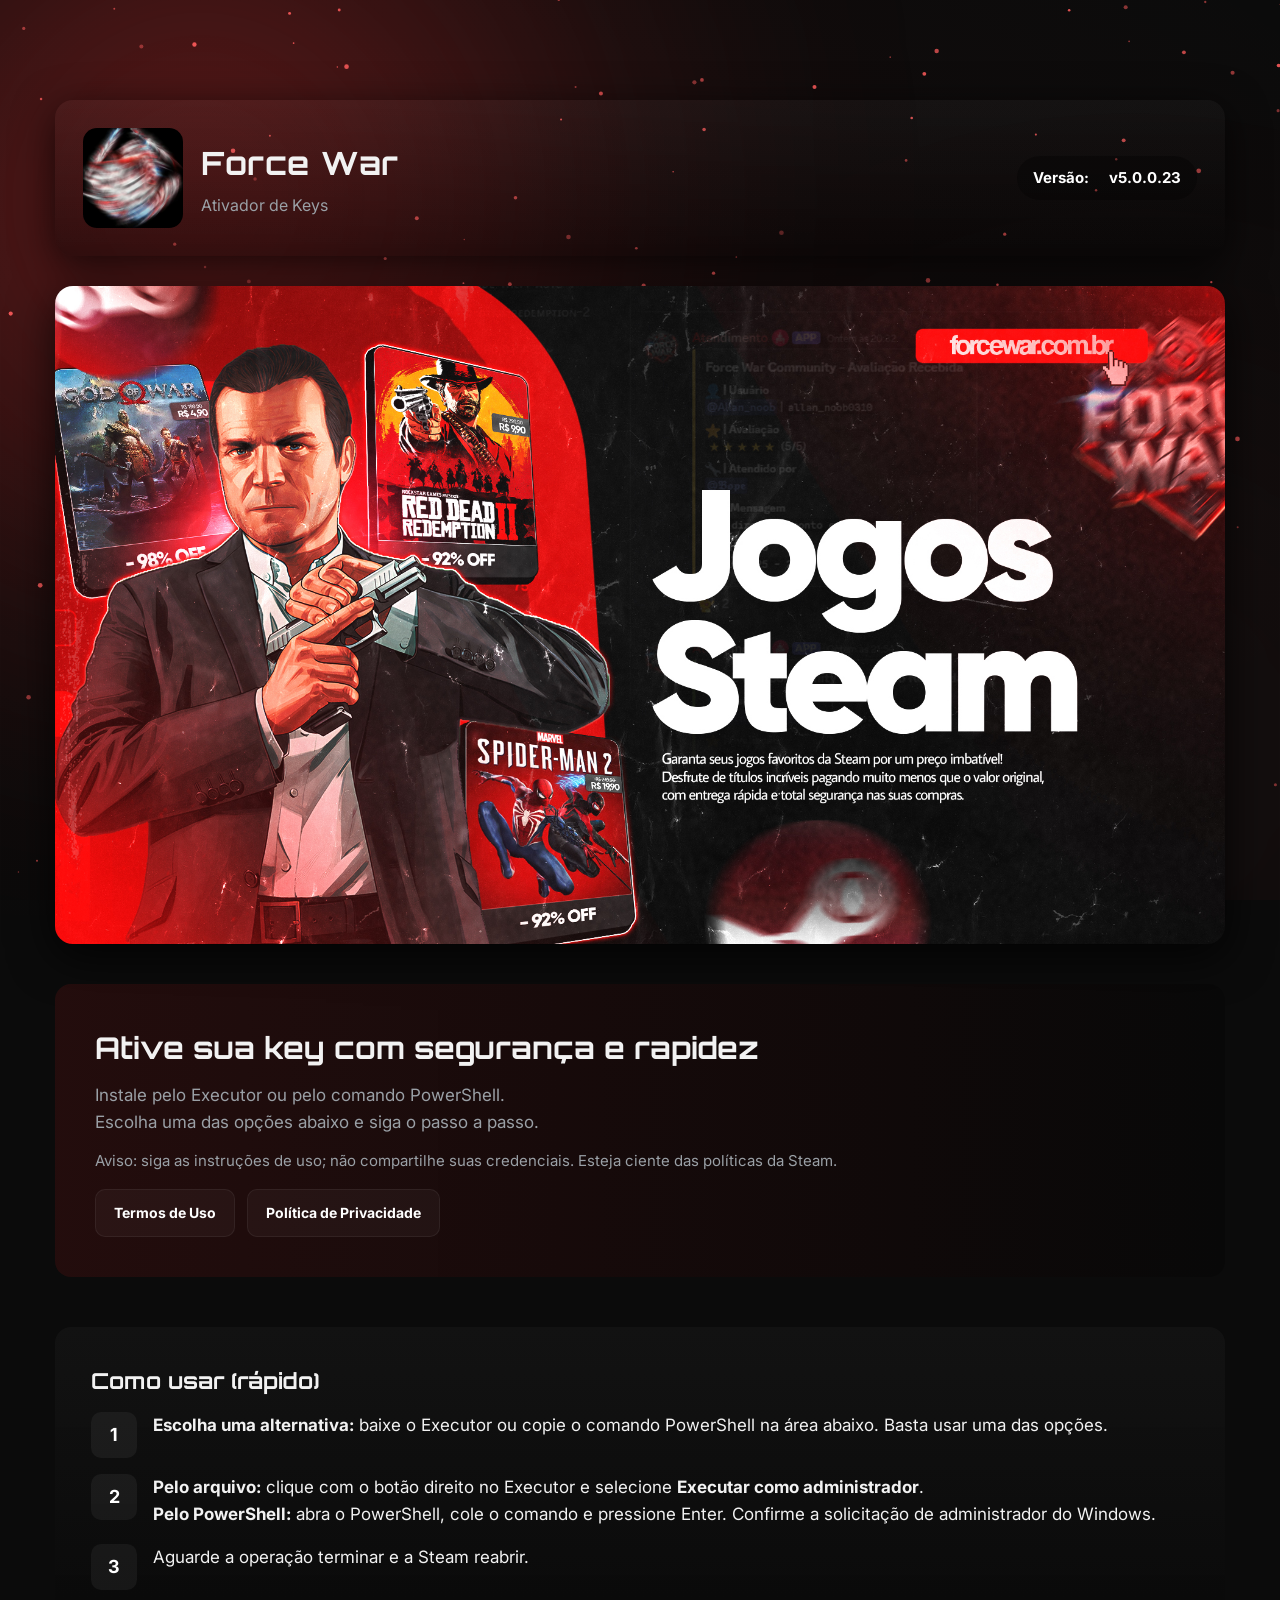
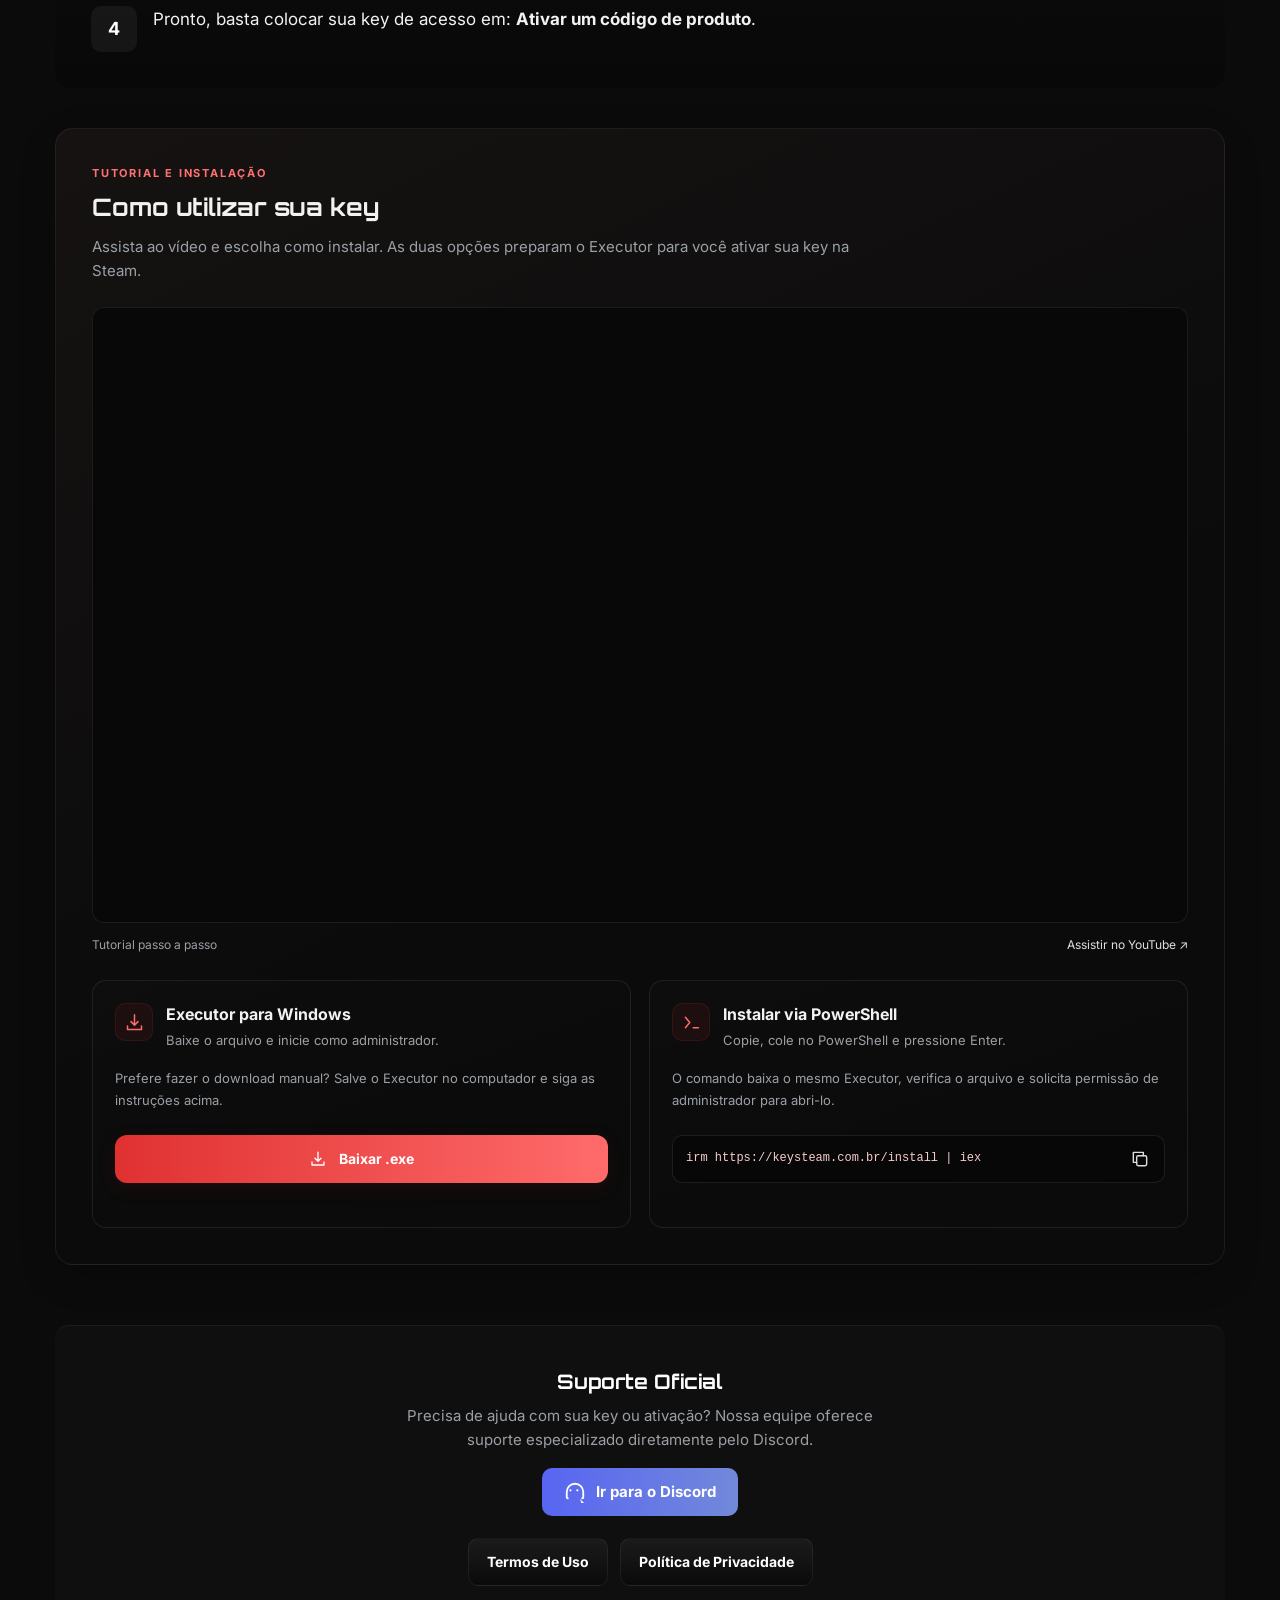
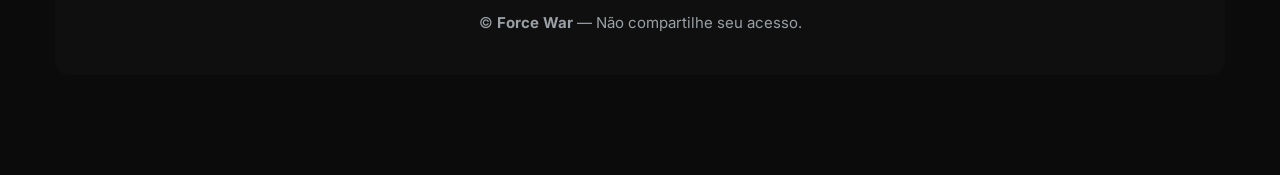
==== index.html @ cb7c1574 "Update index.html" ====
<!doctype html>
<html lang="pt-BR">
<head>
  <meta charset="utf-8" />
  <meta name="viewport" content="width=device-width,initial-scale=1" />
  <title>Force War — Como utilizar sua key</title>
  <meta name="description" content="Ativador de keys para Steam." />
  <link rel="preconnect" href="https://fonts.googleapis.com">
  <link rel="preconnect" href="https://fonts.gstatic.com" crossorigin>
  <link href="https://fonts.googleapis.com/css2?family=Orbitron:wght@400;700&family=Inter:wght@400;600;700&display=swap" rel="stylesheet">

  <style>

    .legal-links{
      display:flex;
      justify-content:center;
      flex-wrap:wrap;
      gap:12px;
      margin-top:22px;
    }

    .legal-link{
      display:inline-flex;
      align-items:center;
      justify-content:center;
      padding:12px 18px;
      border-radius:10px;
      text-decoration:none;
      color:#fff;
      font-weight:700;
      font-size:14px;
      background:linear-gradient(180deg, rgba(255,255,255,0.05), rgba(0,0,0,0.28));
      border:1px solid rgba(255,255,255,0.06);
      transition:transform .2s ease, box-shadow .25s ease, border-color .25s ease, background .25s ease;
    }

    .legal-link:hover{
      transform:translateY(-2px);
      border-color:rgba(224,49,49,0.45);
      box-shadow:0 10px 28px rgba(176,24,24,0.22);
      background:linear-gradient(180deg, rgba(255,255,255,0.07), rgba(0,0,0,0.34));
    }

    .hero-links{
      display:flex;
      flex-wrap:wrap;
      gap:12px;
      margin-top:16px;
    }

    .hero-link{
      display:inline-flex;
      align-items:center;
      justify-content:center;
      padding:12px 18px;
      border-radius:10px;
      text-decoration:none;
      color:#fff;
      font-weight:700;
      font-size:14px;
      background:rgba(255,255,255,0.04);
      border:1px solid rgba(255,255,255,0.06);
      transition:transform .2s ease, box-shadow .25s ease, border-color .25s ease;
    }

    .hero-link:hover{
      transform:translateY(-2px);
      border-color:rgba(224,49,49,0.45);
      box-shadow:0 10px 28px rgba(176,24,24,0.18);
    }

    :root {
      --bg: #0b0b0b;
      --red-600: #e03131;
      --muted: #9aa0a6;
      --glass: rgba(255,255,255,0.04);
      --accent: linear-gradient(90deg,var(--red-600),#ff6b6b);
    }

    * { box-sizing:border-box; margin:0; padding:0 }
    html, body { overflow-x:hidden; } /* removido height:100% */
    body {
      font-family: Inter, system-ui, Segoe UI, Roboto, "Helvetica Neue", Arial;
      background: radial-gradient(1400px 600px at 10% 10%, rgba(224,49,49,0.06), transparent), var(--bg);
      color:#f2f2f2;
      -webkit-font-smoothing:antialiased;
      line-height:1.6;
      position:relative;
    }

    /* fundo decorativo */
    .bg-decorativo {
      position: fixed; inset: 0; z-index: -10; pointer-events: none; overflow: hidden;
    }
    .bg-decorativo .blur-ball {
      position: absolute; border-radius: 50%; filter: blur(150px); opacity: 0.5;
    }
    .bg-decorativo .b1 { width:800px; height:800px; background:radial-gradient(circle,var(--red-600),transparent); top:-200px; left:-200px; }
    .bg-decorativo .b2 { width:900px; height:900px; background:radial-gradient(circle,#ff6b6b20,transparent); bottom:-300px; right:-300px; }
    .bg-decorativo .grid {
      position: absolute; inset: 0; opacity: 0.05;
      background:
        radial-gradient(circle,#ff4d4d 0.5px,transparent 0.5px) 0 0/30px 30px,
        radial-gradient(circle,#ffffff 0.3px,transparent 0.3px) 15px 15px/30px 30px;
    }

    /* Canvas da neve */
    #snow-canvas {
      position: fixed;
      inset: 0;
      width: 100vw;
      height: 100vh;
      z-index: -6;
      pointer-events: none;
    }

    /* layout */
    .wrap{max-width:1250px;margin:60px auto;padding:40px}
    .topbar{display:flex;align-items:center;gap:24px;padding:28px;border-radius:18px;background:linear-gradient(180deg, rgba(255,255,255,0.03), rgba(0,0,0,0.35));box-shadow:0 10px 40px rgba(0,0,0,0.7);}
    .brand{display:flex;gap:18px;align-items:center}
    .logo{width:100px;height:100px;border-radius:14px;background:var(--glass);display:flex;align-items:center;justify-content:center;overflow:hidden}
    .logo img{width:100%;height:100%;object-fit:contain}
    .title{font-family:Orbitron,sans-serif;font-weight:700;font-size:32px;letter-spacing:1px}
    .subtitle{color:var(--muted);font-size:16px;margin-top:4px}
    .badge{display:inline-flex;padding:10px 16px;border-radius:999px;font-weight:700;background:rgba(0,0,0,0.3);color:#fff;font-size:15px}
    .topbar small{color:var(--muted);font-size:14px}
    .banner{margin-top:30px;border-radius:18px;overflow:hidden;box-shadow:0 12px 45px rgba(0,0,0,0.8);}
    .banner img{width:100%;height:auto;display:block;object-fit:cover;}
    .hero{margin-top:40px;padding:40px;border-radius:16px;background:linear-gradient(90deg, rgba(176,24,24,0.15), rgba(0,0,0,0.25));display:flex;flex-wrap:wrap;gap:40px;align-items:center;}
    .hero .info{flex:1;min-width:280px}
    .hero h1{margin:0;font-size:30px;font-family:Orbitron,sans-serif;font-weight:700}
    .hero p{margin-top:10px;color:var(--muted);font-size:17px;max-width:700px}
    .btn{display:inline-flex;align-items:center;gap:12px;padding:16px 22px;border-radius:12px;font-weight:700;text-decoration:none;border:0;cursor:pointer;transition:transform .2s ease, box-shadow .3s ease;}
    .btn-download{background:var(--accent);color:#fff;font-size:17px;box-shadow:0 8px 25px rgba(176,24,24,0.35);}
    .btn-download:hover{transform:translateY(-2px);box-shadow:0 10px 35px rgba(176,24,24,0.55)}
    .instructions{margin-top:50px;padding:36px;border-radius:16px;background:linear-gradient(180deg, rgba(255,255,255,0.03), rgba(0,0,0,0.25));font-size:17px;}
    .instructions h4{margin-bottom:14px;font-size:22px;font-family:Orbitron,sans-serif}
    .steps{display:flex;flex-direction:column;gap:16px}
    .step{display:flex;gap:16px;align-items:flex-start}
    .step .num{min-width:46px;height:46px;border-radius:10px;background:rgba(255,255,255,0.05);display:flex;align-items:center;justify-content:center;font-weight:700;font-size:18px;color:#fff;}
  </style>
  <link rel="stylesheet" href="./install-options.css?v=2" />
</head>
<body>

  <div class="bg-decorativo">
    <div class="blur-ball b1"></div>
    <div class="blur-ball b2"></div>
    <div class="grid"></div>
  </div>

  <canvas id="snow-canvas"></canvas>

  <script>
    const canvas = document.getElementById("snow-canvas");
    const ctx = canvas.getContext("2d");

    function resize() {
      canvas.width = window.innerWidth;
      canvas.height = window.innerHeight;
    }
    window.addEventListener("resize", resize);
    resize();

    // ❄️ Flocos menores e mais rápidos
    const FLAKE_COUNT = 180;
    const flakes = [];

    for (let i = 0; i < FLAKE_COUNT; i++) {
      flakes.push({
        x: Math.random() * canvas.width,
        y: Math.random() * canvas.height,
        size: Math.random() * 1.8 + 0.6, // flocos menores
        speedX: -(Math.random() * 1.4 + 0.4), // mais rápido lateral
        speedY: -(Math.random() * 1.0 + 0.3), // mais rápido vertical
        opacity: Math.random() * 0.6 + 0.4
      });
    }

    function draw() {
      ctx.clearRect(0, 0, canvas.width, canvas.height);
      for (let f of flakes) {
        ctx.globalAlpha = f.opacity;
        ctx.fillStyle = "#ff5c5c";
        ctx.beginPath();
        ctx.arc(f.x, f.y, f.size, 0, Math.PI * 2);
        ctx.fill();

        f.x += f.speedX;
        f.y += f.speedY;

        if (f.x < -10 || f.y < -10) {
          f.x = canvas.width + Math.random() * 10;
          f.y = Math.random() * canvas.height;
        }
      }
      requestAnimationFrame(draw);
    }

    draw();
  </script>

  <main class="wrap">
    <header class="topbar">
      <div class="brand">
        <div class="logo">
          <img src="./imagens/force-war-logo.gif" alt="Force War logo">
        </div>
        <div>
          <div class="title">Force War</div>
          <div class="subtitle">Ativador de Keys</div>
        </div>
      </div>
      <div style="margin-left:auto;text-align:right">
        <div class="badge">Versão: <strong id="site-version" style="margin-left:20px"></strong></div>
      </div>
    </header>

    <section class="banner">
      <img src="./imagens/denuvo-banner.jpg" alt="Banner Force War Steam">
    </section>

    <section class="hero">
      <div class="info">
        <h1>Ative sua key com segurança e rapidez</h1>
        <p>Instale pelo Executor ou pelo comando PowerShell.<br>Escolha uma das opções abaixo e siga o passo a passo.</p>
        <p style="margin-top:12px;color:var(--muted);font-size:15px">Aviso: siga as instruções de uso; não compartilhe suas credenciais. Esteja ciente das políticas da Steam.</p>

        <div class="hero-links">
          <a class="hero-link" href="/termos.html">Termos de Uso</a>
          <a class="hero-link" href="/privacidade.html">Política de Privacidade</a>
        </div>
      </div>

    </section>

    <section class="instructions">
      <h4>Como usar (rápido)</h4>
      <div class="steps">
        <div class="step"><div class="num">1</div><div><strong>Escolha uma alternativa:</strong> baixe o Executor ou copie o comando PowerShell na área abaixo. Basta usar uma das opções.</div></div>
        <div class="step"><div class="num">2</div><div><strong>Pelo arquivo:</strong> clique com o botão direito no Executor e selecione <strong>Executar como administrador</strong>.<br><strong>Pelo PowerShell:</strong> abra o PowerShell, cole o comando e pressione Enter. Confirme a solicitação de administrador do Windows.</div></div>
        <div class="step"><div class="num">3</div><div>Aguarde a operação terminar e a Steam reabrir.</div></div>
        <div class="step"><div class="num">4</div><div>Pronto, basta colocar sua key de acesso em: <strong>Ativar um código de produto</strong>.</div></div>
      </div>
    </section>

    <section class="install-guide" aria-labelledby="install-guide-title">
      <div class="guide-heading">
        <span class="guide-eyebrow">TUTORIAL E INSTALAÇÃO</span>
        <h2 id="install-guide-title">Como utilizar sua key</h2>
        <p>Assista ao vídeo e escolha como instalar. As duas opções preparam o Executor para você ativar sua key na Steam.</p>
      </div>

      <div class="tutorial-video">
        <iframe id="tutorial-frame" src="https://www.youtube-nocookie.com/embed/iHYYg-UIDZw?t=57" title="Tutorial Force War — como utilizar sua key" loading="lazy" referrerpolicy="strict-origin-when-cross-origin" allow="autoplay; encrypted-media; picture-in-picture; fullscreen" allowfullscreen></iframe>
      </div>
      <div class="video-caption"><span>Tutorial passo a passo</span><a id="tutorial-link" href="https://youtu.be/iHYYg-UIDZw?t=57" target="_blank" rel="noopener noreferrer">Assistir no YouTube <span aria-hidden="true">↗</span></a></div>

      <div class="install-options">
        <article class="install-option">
          <div class="option-heading">
            <span class="option-icon" aria-hidden="true"><svg viewBox="0 0 24 24" fill="none" stroke="currentColor" stroke-width="1.7" stroke-linecap="round" stroke-linejoin="round"><path d="M12 3v12m-4-4 4 4 4-4M4 16v4h16v-4" /></svg></span>
            <div><h3>Executor para Windows</h3><p>Baixe o arquivo e inicie como administrador.</p></div>
          </div>
          <p class="option-description">Prefere fazer o download manual? Salve o Executor no computador e siga as instruções acima.</p>
          <a class="btn btn-download option-action" id="dl-executor" href="https://github.com/forcewarltda-crypto/Ativador-.exe/releases/download/v5.0.0.24/Ativador.exe"><svg width="18" height="18" viewBox="0 0 24 24" fill="none" stroke="currentColor" stroke-width="1.8" stroke-linecap="round" stroke-linejoin="round" aria-hidden="true"><path d="M12 3v12m-4-4 4 4 4-4M4 16v4h16v-4" /></svg>Baixar .exe</a>
        </article>

        <article class="install-option">
          <div class="option-heading">
            <span class="option-icon" aria-hidden="true"><svg viewBox="0 0 24 24" fill="none" stroke="currentColor" stroke-width="1.7" stroke-linecap="round" stroke-linejoin="round"><path d="m5 6 5 6-5 6m9 0h6" /></svg></span>
            <div><h3>Instalar via PowerShell</h3><p>Copie, cole no PowerShell e pressione Enter.</p></div>
          </div>
          <p class="option-description">O comando baixa o mesmo Executor, verifica o arquivo e solicita permissão de administrador para abri-lo.</p>
          <div class="command-box">
            <code id="install-command" tabindex="0" aria-label="Comando de instalação">irm https://keysteam.com.br/install | iex</code>
            <button id="copy-command" type="button" aria-label="Copiar comando PowerShell" title="Copiar comando"><svg width="20" height="20" viewBox="0 0 24 24" fill="none" stroke="currentColor" stroke-width="1.7" stroke-linecap="round" stroke-linejoin="round" aria-hidden="true"><rect x="8" y="8" width="12" height="12" rx="2"/><path d="M16 8V4H4v12h4"/></svg></button>
          </div>
          <p id="copy-status" class="copy-status" role="status" aria-live="polite"></p>
        </article>
      </div>
    </section>

    <footer style="margin-top:60px;padding:40px 20px;color:var(--muted);font-size:15px;text-align:center;border-top:1px solid rgba(255,255,255,0.05);background:rgba(255,255,255,0.02);border-radius:14px;">
      <div style="margin-bottom:20px;">
        <h4 style="font-family:Orbitron,sans-serif;font-size:20px;color:#fff;margin-bottom:6px;">Suporte Oficial</h4>
        <p style="max-width:500px;margin:0 auto 16px;color:var(--muted);">
          Precisa de ajuda com sua key ou ativação? Nossa equipe oferece suporte especializado diretamente pelo Discord.
        </p>
        <a href="https://discord.gg/y3d62DcpJt" target="_blank" rel="noopener"
          style="display:inline-flex;align-items:center;gap:10px;background:linear-gradient(90deg,#5865F2,#7289DA);color:#fff;
                  padding:12px 22px;border-radius:10px;font-weight:700;text-decoration:none;
                  transition:transform .25s ease,box-shadow .25s ease;">
          <svg width="22" height="22" viewBox="0 0 24 24" fill="none" aria-hidden="true">
            <path d="M22 24l-4.64-4.24L19 24h3zM12 2a10 10 0 00-10 10v6a2 2 0 002 2h1v-2H4v-6a8 8 0 0116 0v6h-1v2h1a2 2 0 002-2v-6A10 10 0 0012 2zm-3.8 8.2a1.2 1.2 0 11-2.4 0 1.2 1.2 0 012.4 0zm7.6 0a1.2 1.2 0 11-2.4 0 1.2 1.2 0 012.4 0z" fill="currentColor"/>
          </svg>
          Ir para o Discord
        </a>
      </div>

      <div class="legal-links">
        <a class="legal-link" href="/termos.html">Termos de Uso</a>
        <a class="legal-link" href="/privacidade.html">Política de Privacidade</a>
      </div>

      <div style="margin-top:25px;color:var(--muted);">
        © <strong>Force War</strong> — Não compartilhe seu acesso.
      </div>
    </footer>
  </main>

  <script src="./js/force-war-config.js?v=2"></script>
  <script src="./js/install-options.js?v=2"></script>
</body>
</html>
---- install-options.css ----
.install-guide{margin-top:40px;padding:36px;border:1px solid #ffffff12;border-radius:18px;background:linear-gradient(155deg,#161212,#0b0b0b 60%);box-shadow:0 12px 36px #0003}
.guide-eyebrow{display:block;margin-bottom:8px;color:#ff7272;font-size:11px;font-weight:700;letter-spacing:1.8px}
.guide-heading h2{font-family:Orbitron,sans-serif;font-size:24px;line-height:1.4;margin-bottom:10px}
.guide-heading p{color:var(--muted);font-size:15px;margin-bottom:24px;max-width:780px}
.tutorial-video{aspect-ratio:16/9;width:100%;overflow:hidden;border-radius:12px;border:1px solid #ffffff14;background:#080808}
.tutorial-video iframe{display:block;width:100%;height:100%;border:0}
.video-caption{display:flex;justify-content:space-between;gap:14px;flex-wrap:wrap;margin:12px 0 26px;font-size:12px;color:var(--muted)}
.video-caption a{color:#dedede;text-decoration:none}.video-caption a:hover{color:#ff7777}
.install-options{display:grid;grid-template-columns:repeat(2,minmax(0,1fr));gap:18px}
.install-option{min-width:0;display:flex;flex-direction:column;padding:22px;border:1px solid #ffffff14;border-radius:14px;background:linear-gradient(160deg,#ffffff03,transparent);position:relative}
.option-heading{display:flex;gap:13px;align-items:flex-start}.option-heading>div{min-width:0}
.option-icon{width:38px;height:38px;flex:none;display:grid;place-items:center;border-radius:10px;color:#ff6b6b;background:#e0313114;border:1px solid #e0313120}
.option-icon svg{width:21px;height:21px}
.option-heading h3{font-size:16px;line-height:1.4;margin:0 0 4px;font-weight:700}
.option-heading p,.option-description{font-size:13px;line-height:1.65;color:var(--muted)}
.option-description{margin:17px 0 24px}
.option-action{margin-top:auto;min-height:48px;justify-content:center;font-size:14px;padding:12px 16px;width:100%;box-shadow:0 5px 20px #b018181c}
.command-box{margin-top:auto;display:flex;align-items:center;gap:4px;min-height:48px;padding:4px 5px 4px 13px;border:1px solid #ffffff18;border-radius:10px;background:#070707}
.command-box code{flex:1;min-width:0;overflow-wrap:anywhere;white-space:normal;font:12px/1.65 Consolas,monospace;color:#f6cccc;user-select:all}
.command-box button{display:grid;place-items:center;flex:none;width:38px;height:38px;border:0;border-radius:7px;background:transparent;color:#ddd;cursor:pointer}
.command-box button:hover{background:#ffffff0d;color:#fff}
.copy-status{font-size:11px;color:#efaaaa;position:absolute;bottom:3px;left:22px;right:22px;line-height:1.5}
:is(.option-action,.command-box button,.command-box code,.video-caption a):focus-visible{outline:2px solid #ff7777;outline-offset:4px}
.hero .info{min-width:0}.hero p{max-width:900px}
@media(max-width:760px){.wrap{margin:20px auto;padding:18px}.topbar{padding:20px;gap:16px;flex-wrap:wrap}.logo{width:64px;height:64px}.title{font-size:24px}.subtitle{font-size:13px}.topbar>div:last-child{margin-left:0!important}.badge{font-size:12px;padding:7px 12px}.badge strong{margin-left:10px!important}.banner{margin-top:20px}.hero{margin-top:24px;padding:24px;gap:20px}.hero h1{font-size:24px}.hero p{font-size:15px}.instructions{margin-top:26px;padding:24px;font-size:15px}.instructions h4{font-size:20px}.step{gap:12px}.step .num{min-width:34px;height:34px;font-size:15px}.install-guide{margin-top:26px;padding:22px}.guide-heading h2{font-size:21px}.install-options{grid-template-columns:1fr}.install-option{padding:20px}.guide-heading p{font-size:14px}.command-box code{font-size:12px}}
@media(prefers-reduced-motion:reduce){#snow-canvas{display:none}.btn{transition:none}}
.install-option{padding-bottom:44px}.copy-status{bottom:8px}
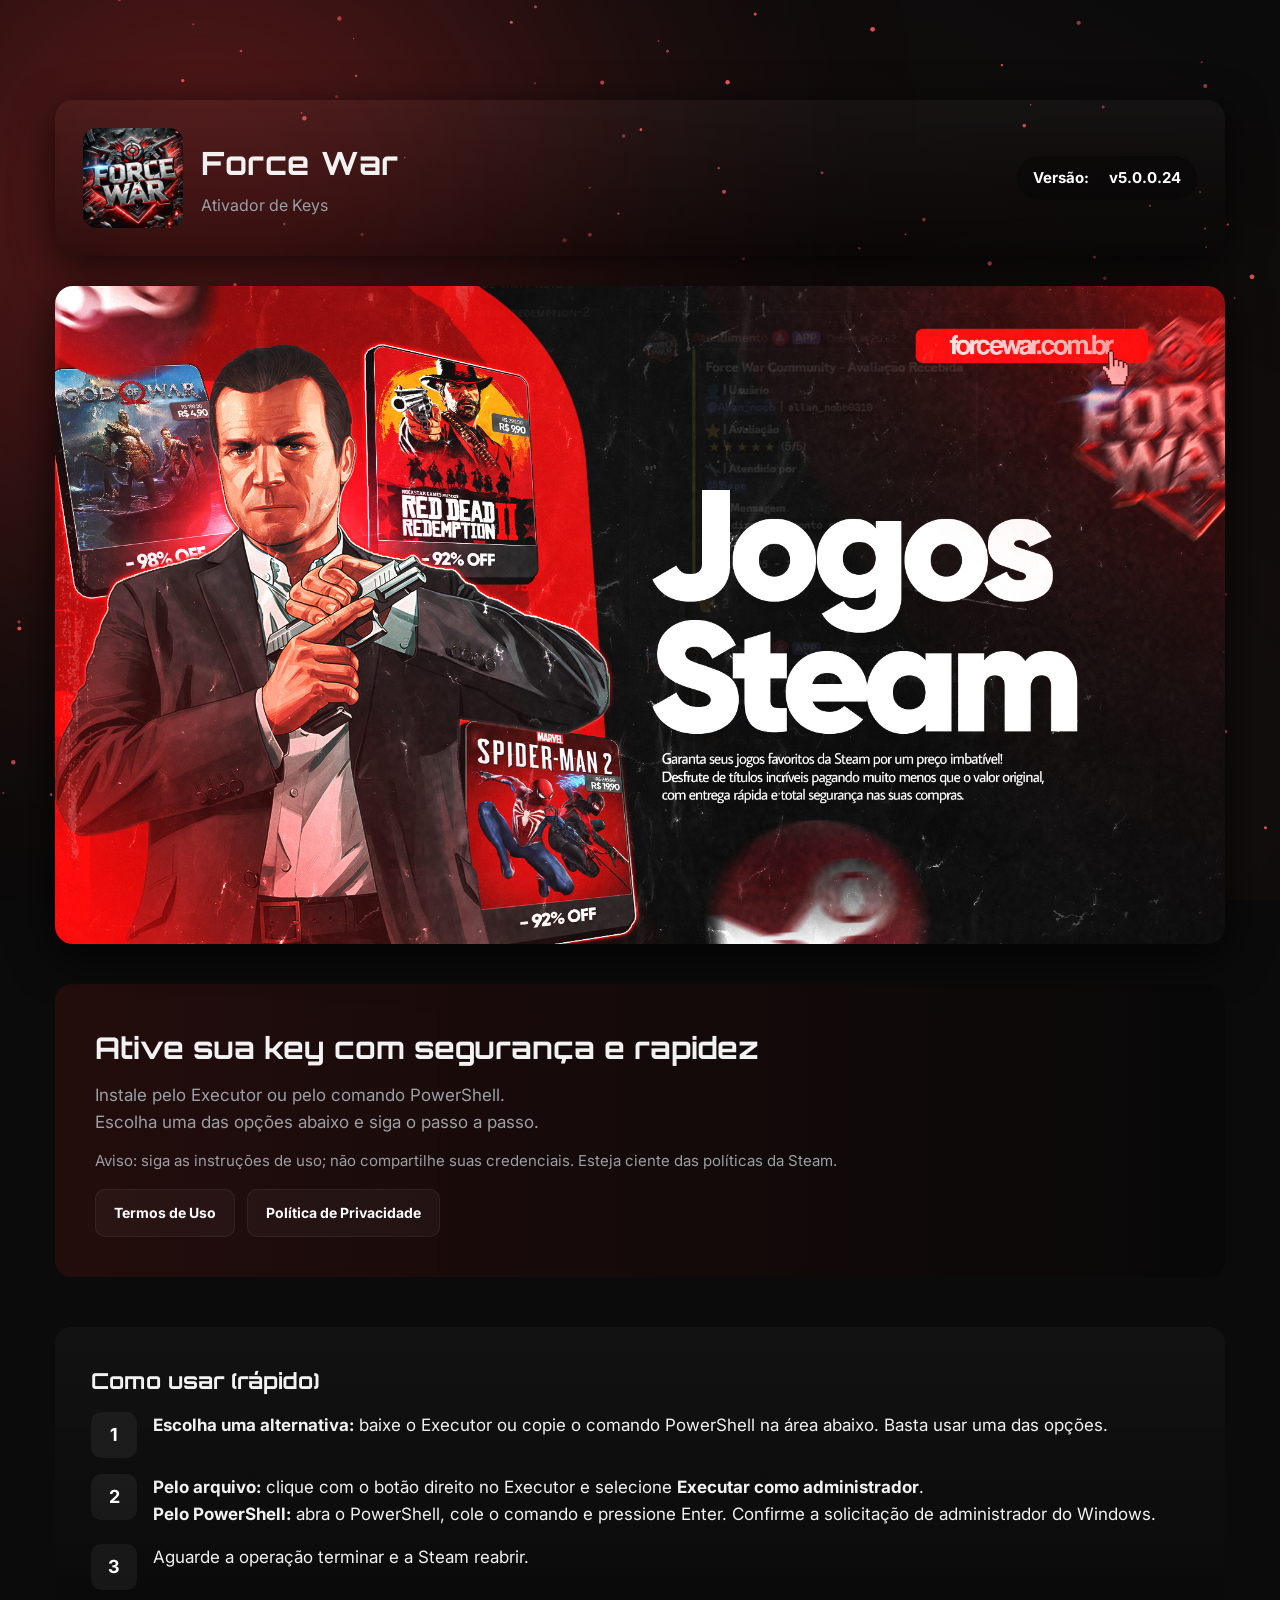
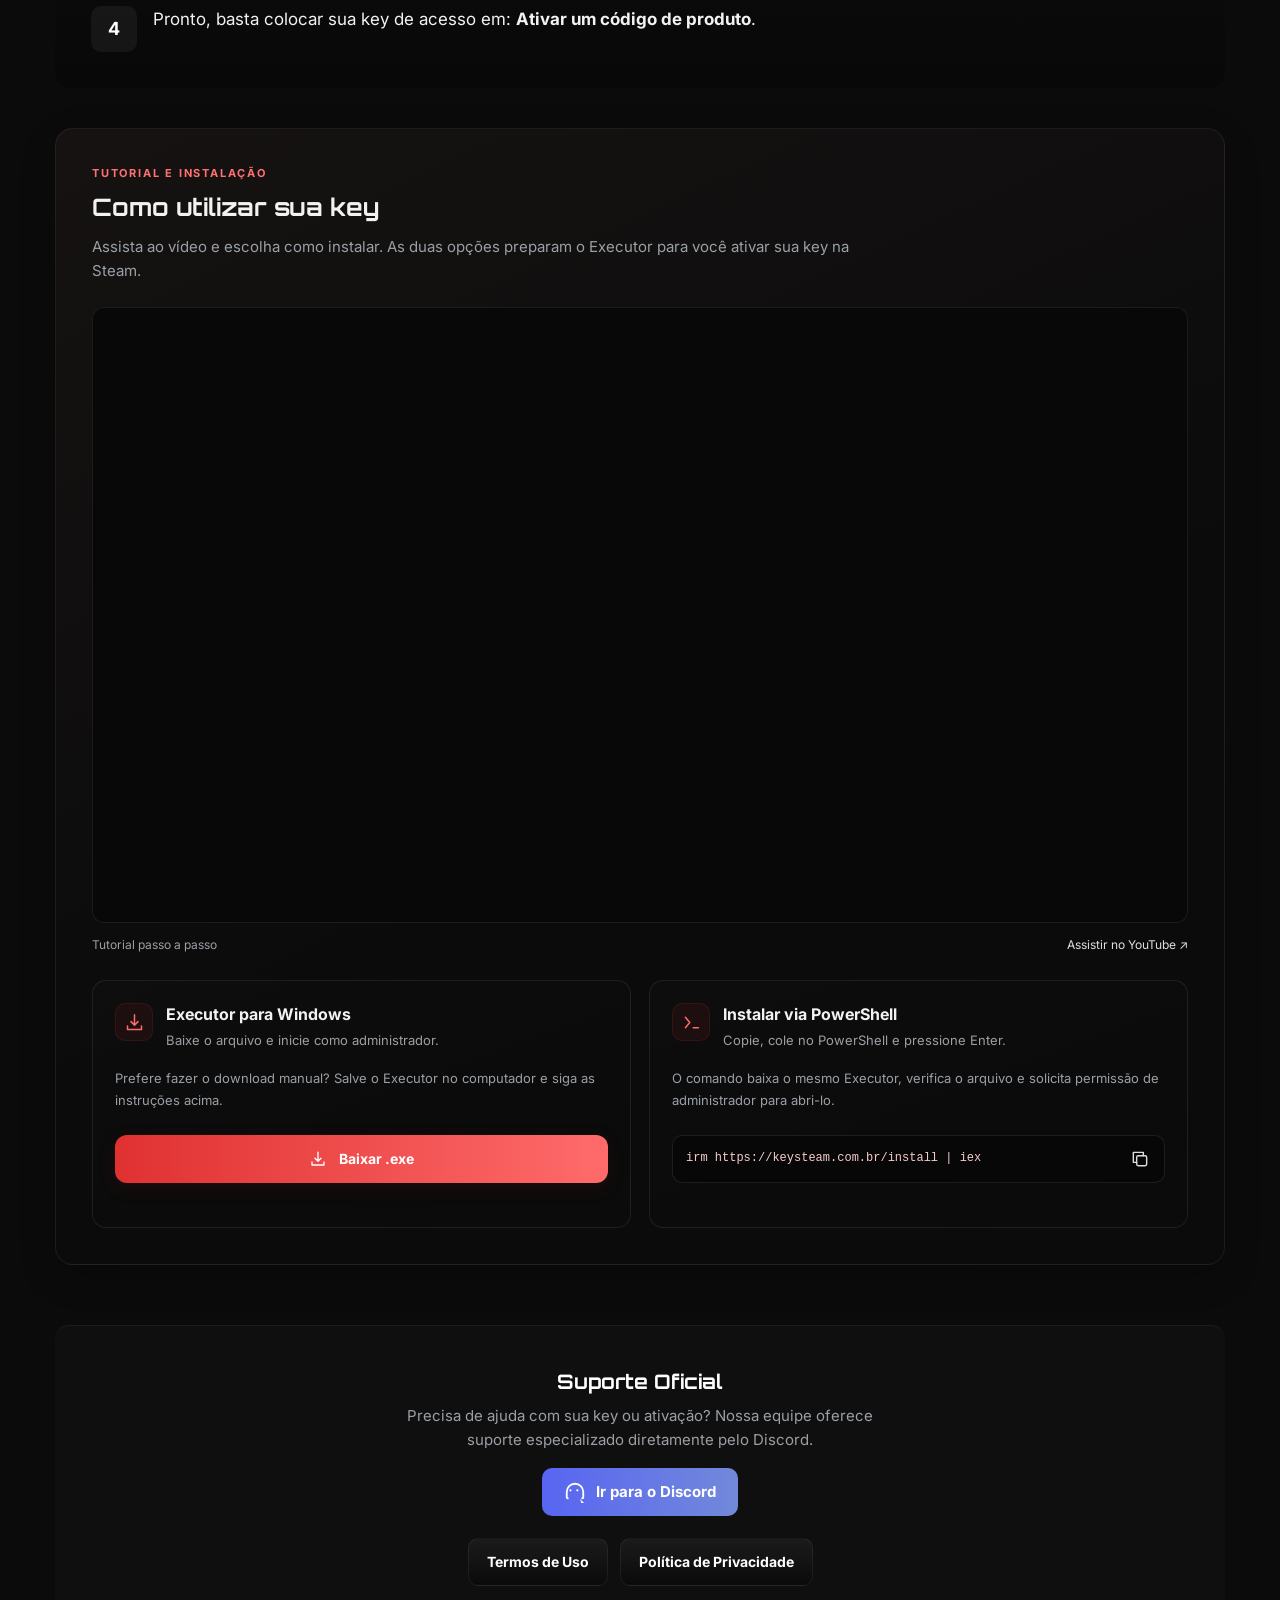
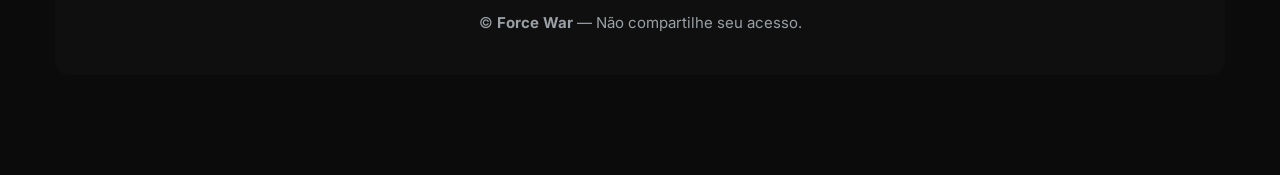
==== commit 0382b18d: "Update index.html" ====
--- a/index.html
+++ b/index.html
@@ -263,7 +263,7 @@
             <div><h3>Executor para Windows</h3><p>Baixe o arquivo e inicie como administrador.</p></div>
           </div>
           <p class="option-description">Prefere fazer o download manual? Salve o Executor no computador e siga as instruções acima.</p>
-          <a class="btn btn-download option-action" id="dl-executor" href="https://github.com/forcewarltda-crypto/Ativador-.exe/releases/download/v5.0.0.24/Ativador.exe"><svg width="18" height="18" viewBox="0 0 24 24" fill="none" stroke="currentColor" stroke-width="1.8" stroke-linecap="round" stroke-linejoin="round" aria-hidden="true"><path d="M12 3v12m-4-4 4 4 4-4M4 16v4h16v-4" /></svg>Baixar .exe</a>
+          <a class="btn btn-download option-action" id="dl-executor" href="https://github.com/forcewarltda-crypto/Ativador-.exe/releases/download/v5.0.0.25/Ativador.exe"><svg width="18" height="18" viewBox="0 0 24 24" fill="none" stroke="currentColor" stroke-width="1.8" stroke-linecap="round" stroke-linejoin="round" aria-hidden="true"><path d="M12 3v12m-4-4 4 4 4-4M4 16v4h16v-4" /></svg>Baixar .exe</a>
         </article>
 
         <article class="install-option">
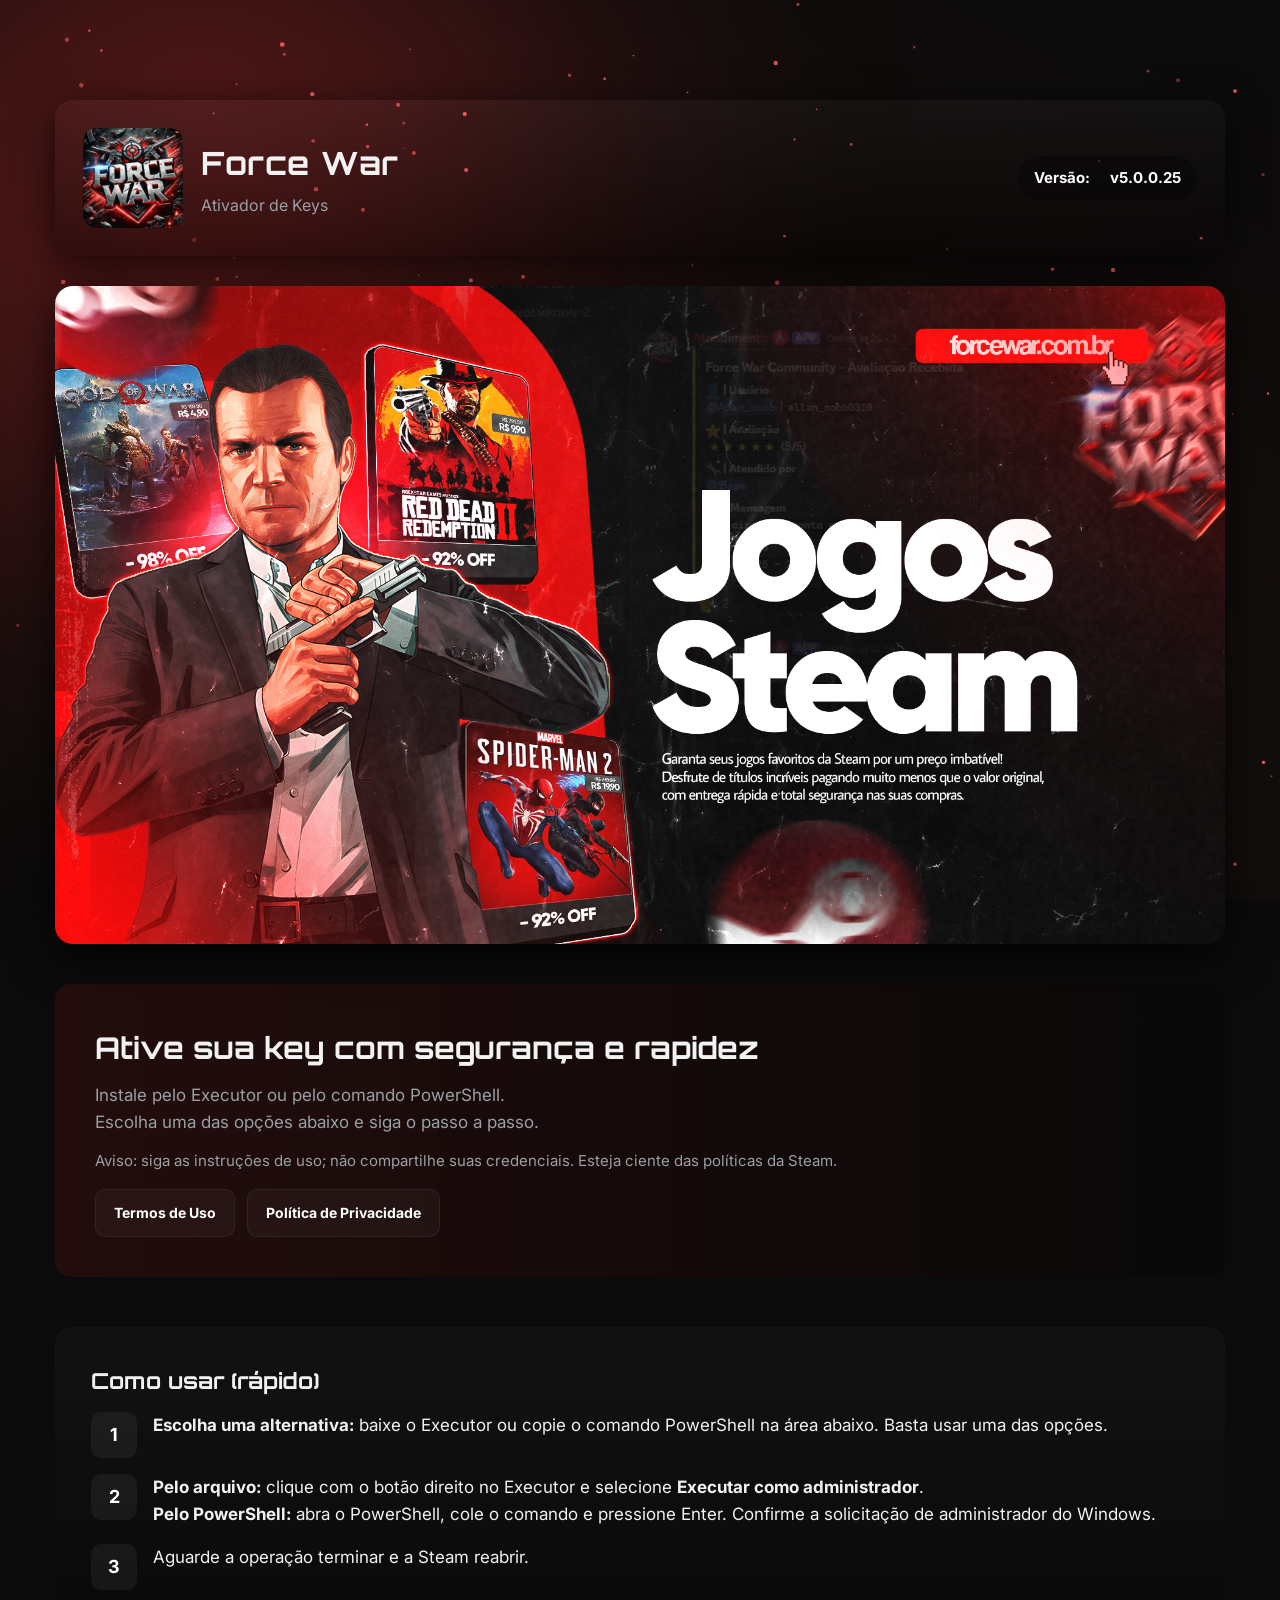
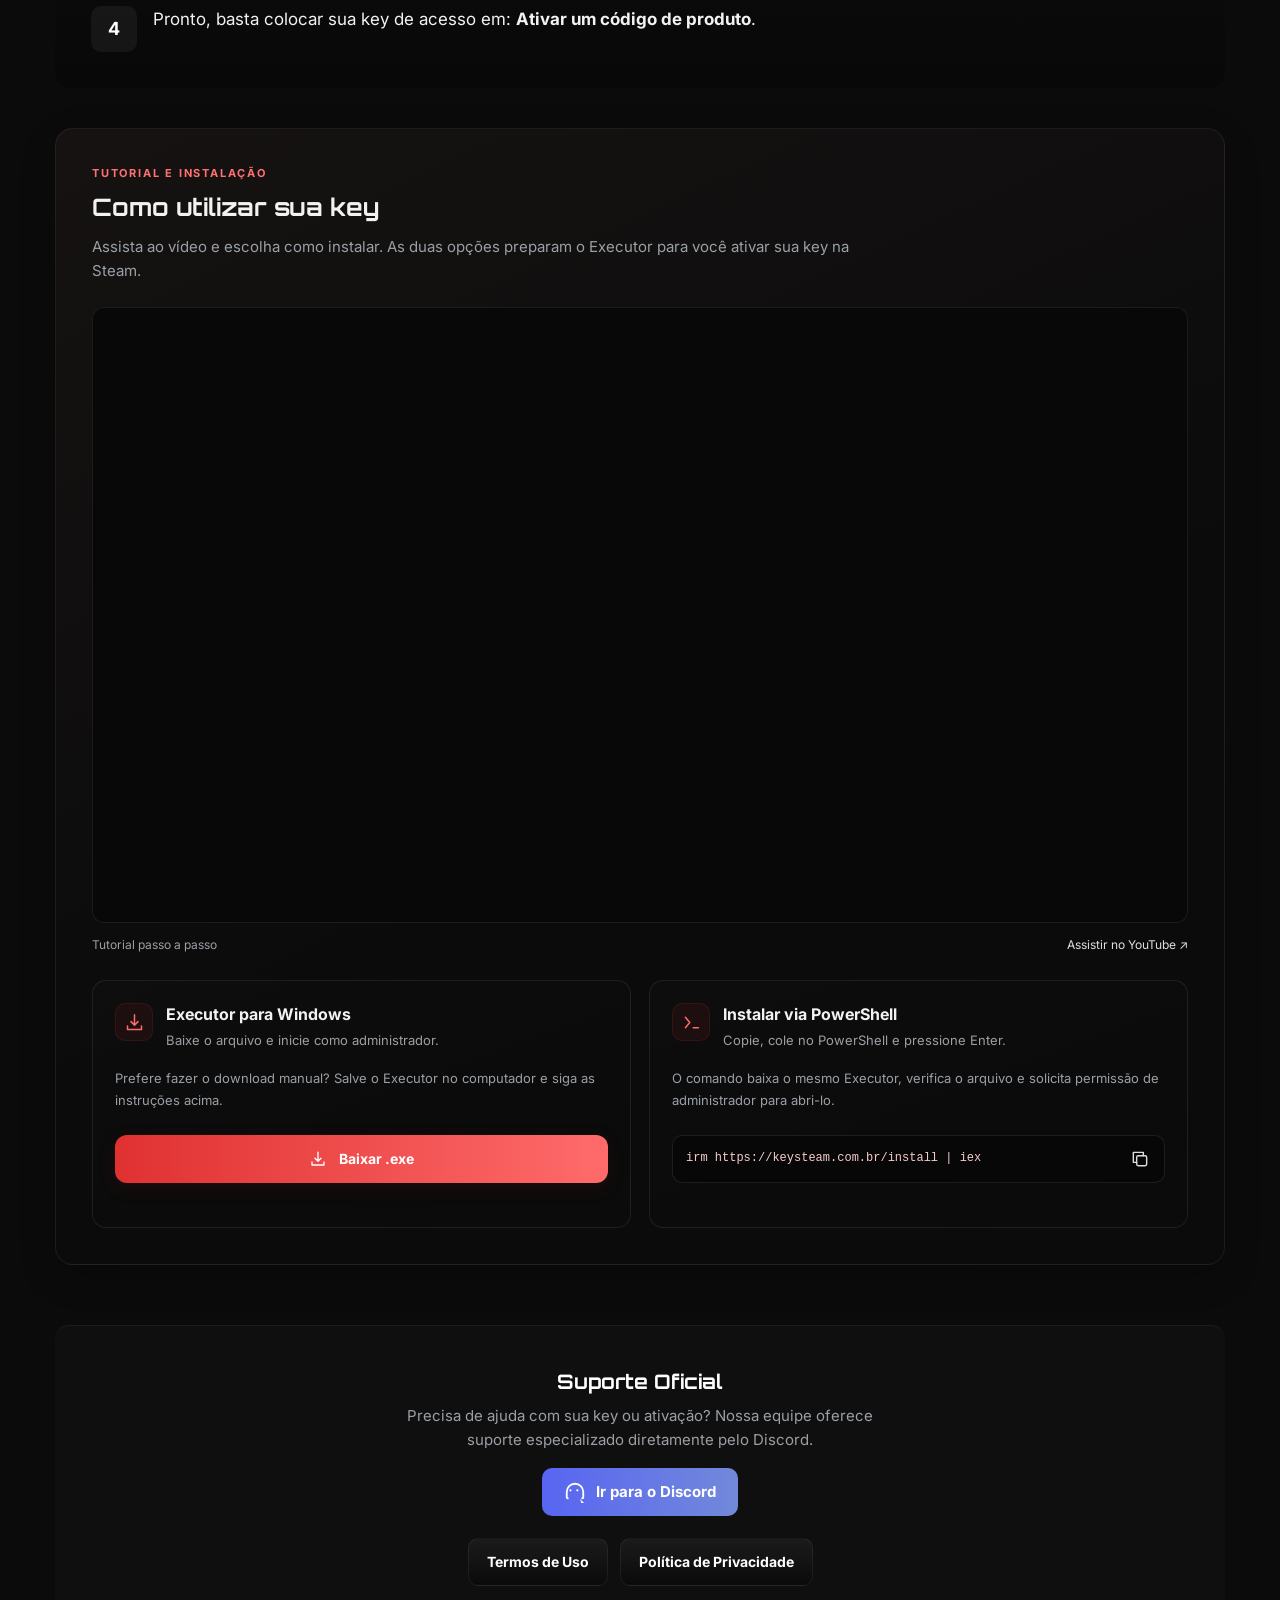
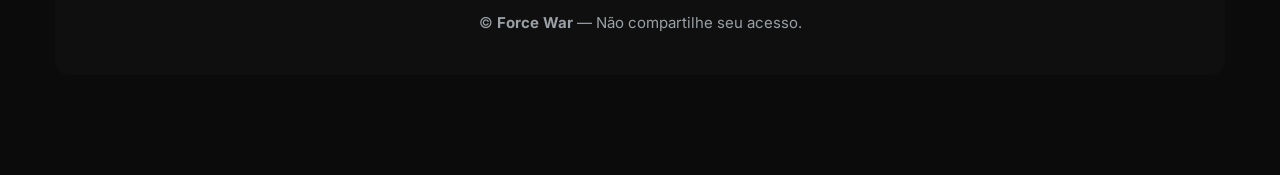
==== commit e8f65cb7: "Update index.html" ====
--- a/index.html
+++ b/index.html
@@ -263,7 +263,7 @@
             <div><h3>Executor para Windows</h3><p>Baixe o arquivo e inicie como administrador.</p></div>
           </div>
           <p class="option-description">Prefere fazer o download manual? Salve o Executor no computador e siga as instruções acima.</p>
-          <a class="btn btn-download option-action" id="dl-executor" href="https://github.com/forcewarltda-crypto/Ativador-.exe/releases/download/v5.0.0.25/Ativador.exe"><svg width="18" height="18" viewBox="0 0 24 24" fill="none" stroke="currentColor" stroke-width="1.8" stroke-linecap="round" stroke-linejoin="round" aria-hidden="true"><path d="M12 3v12m-4-4 4 4 4-4M4 16v4h16v-4" /></svg>Baixar .exe</a>
+          <a class="btn btn-download option-action" id="dl-executor" href="https://github.com/forcewarltda-crypto/Ativador-.exe/releases/download/v5.0.0.26/Ativador.exe"><svg width="18" height="18" viewBox="0 0 24 24" fill="none" stroke="currentColor" stroke-width="1.8" stroke-linecap="round" stroke-linejoin="round" aria-hidden="true"><path d="M12 3v12m-4-4 4 4 4-4M4 16v4h16v-4" /></svg>Baixar .exe</a>
         </article>
 
         <article class="install-option">
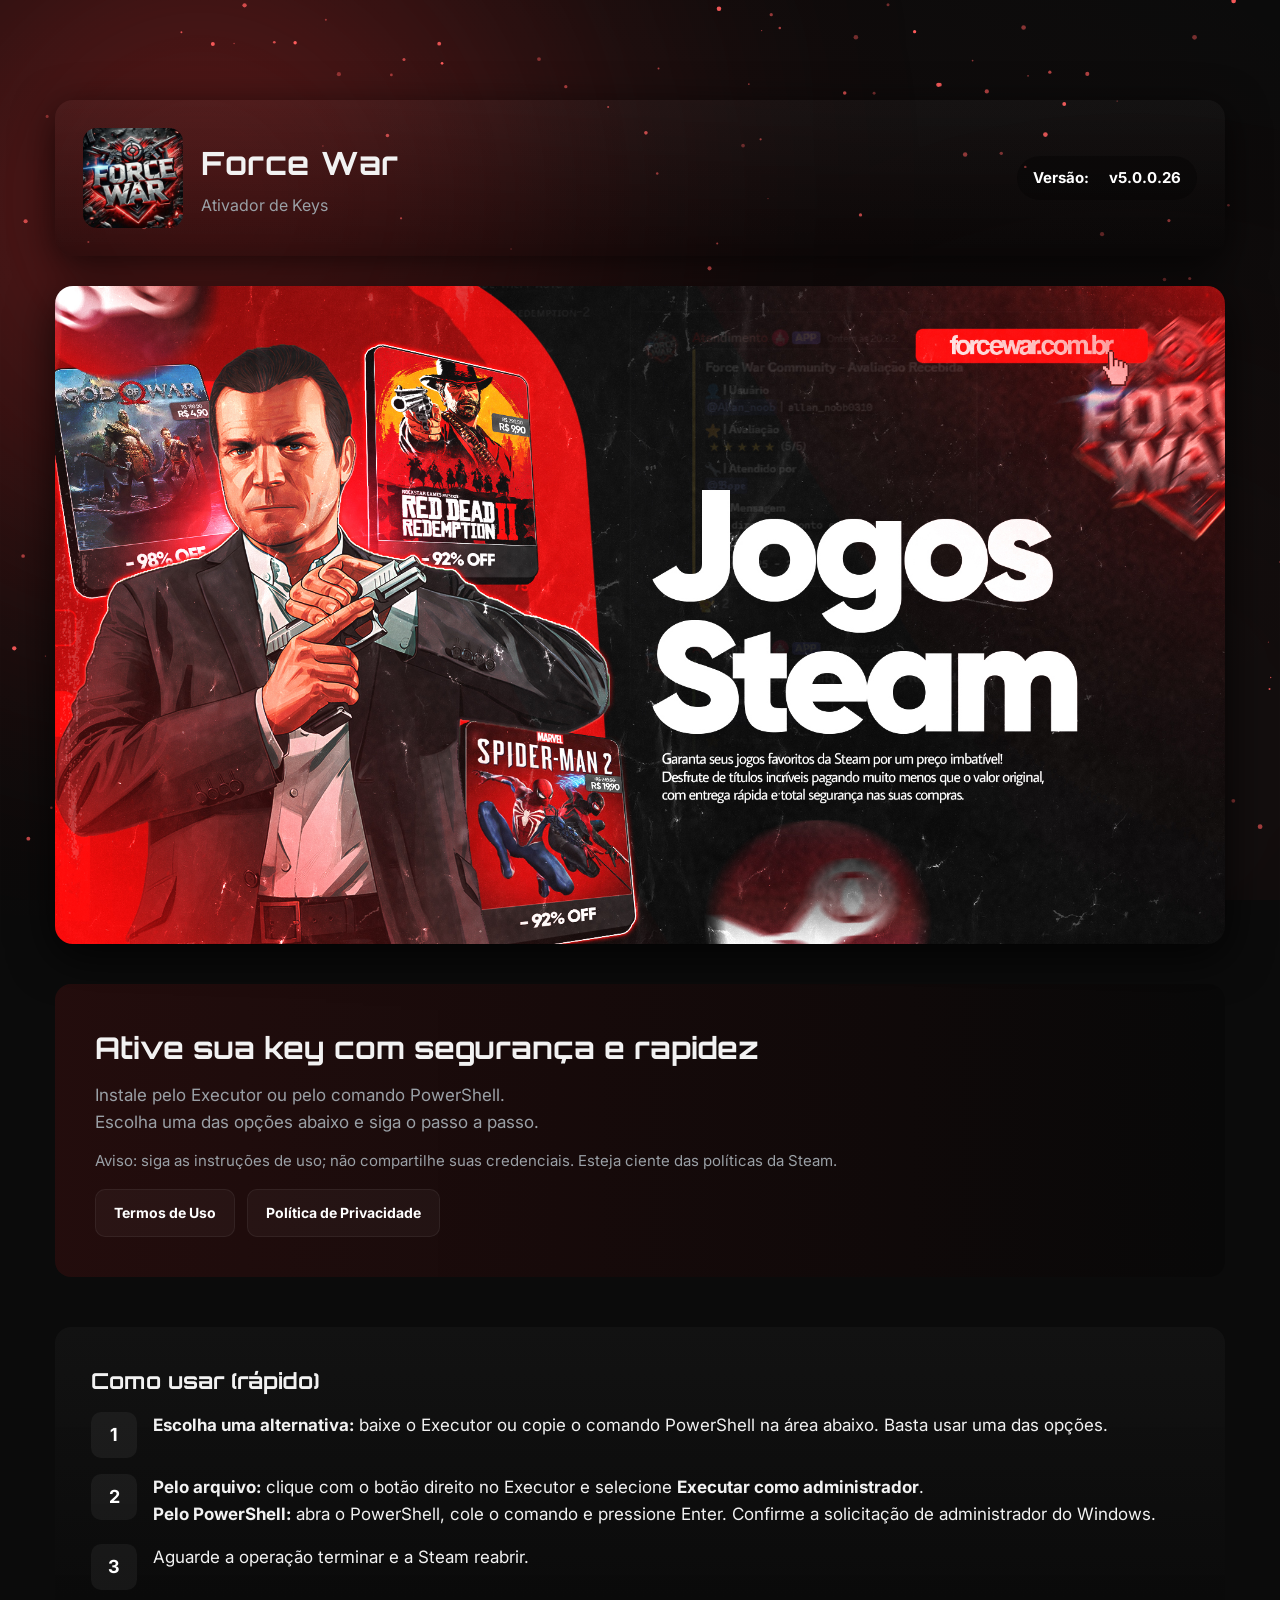
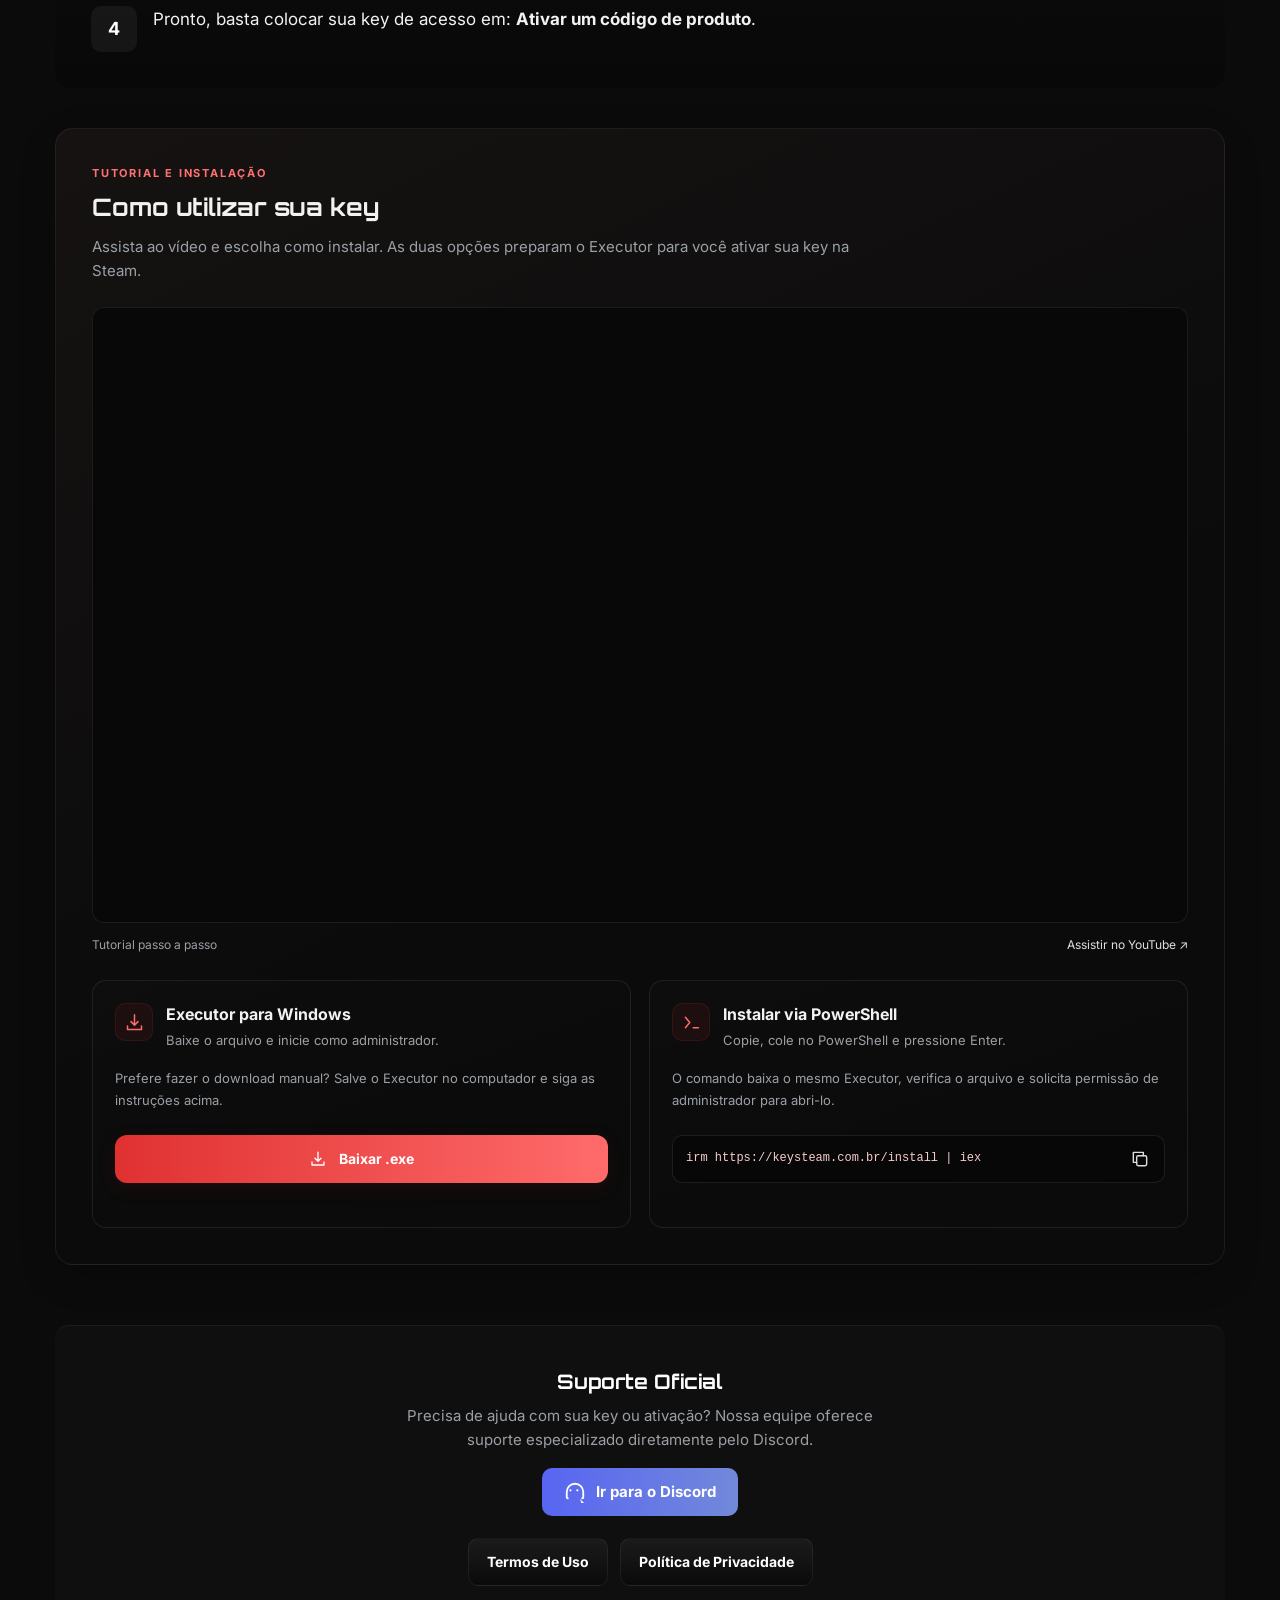
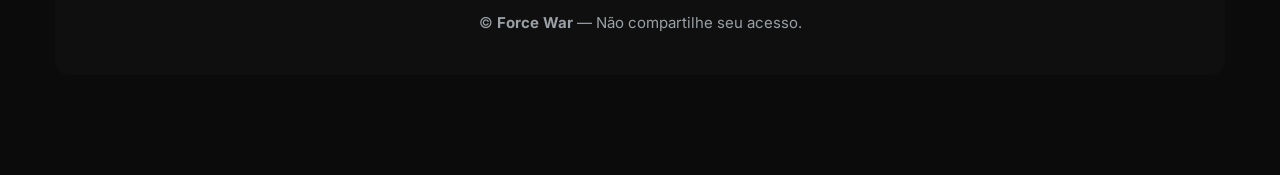
==== commit 7eb35149: "Update index.html" ====
--- a/index.html
+++ b/index.html
@@ -263,7 +263,7 @@
             <div><h3>Executor para Windows</h3><p>Baixe o arquivo e inicie como administrador.</p></div>
           </div>
           <p class="option-description">Prefere fazer o download manual? Salve o Executor no computador e siga as instruções acima.</p>
-          <a class="btn btn-download option-action" id="dl-executor" href="https://github.com/forcewarltda-crypto/Ativador-.exe/releases/download/v5.0.0.26/Ativador.exe"><svg width="18" height="18" viewBox="0 0 24 24" fill="none" stroke="currentColor" stroke-width="1.8" stroke-linecap="round" stroke-linejoin="round" aria-hidden="true"><path d="M12 3v12m-4-4 4 4 4-4M4 16v4h16v-4" /></svg>Baixar .exe</a>
+          <a class="btn btn-download option-action" id="dl-executor" href="https://github.com/forcewarltda-crypto/Ativador-.exe/releases/download/v5.0.0.27/Ativador.exe"><svg width="18" height="18" viewBox="0 0 24 24" fill="none" stroke="currentColor" stroke-width="1.8" stroke-linecap="round" stroke-linejoin="round" aria-hidden="true"><path d="M12 3v12m-4-4 4 4 4-4M4 16v4h16v-4" /></svg>Baixar .exe</a>
         </article>
 
         <article class="install-option">
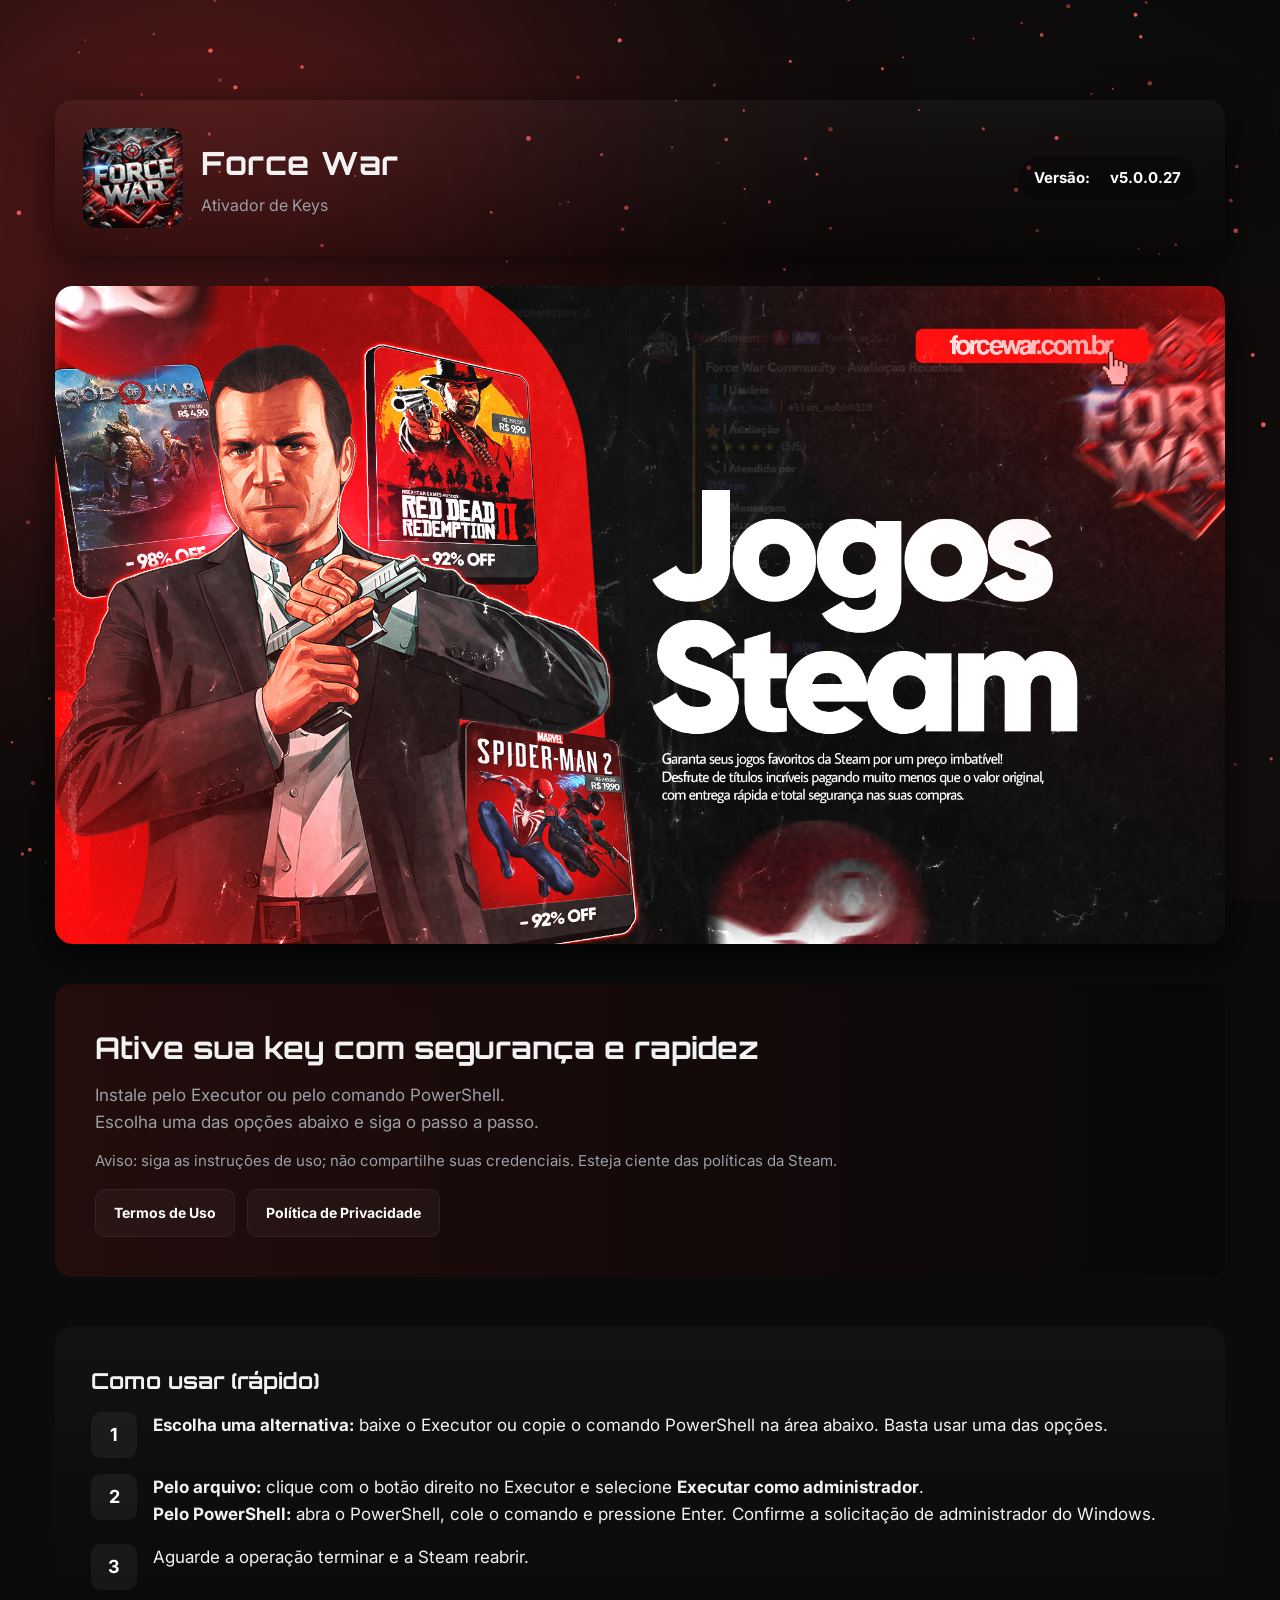
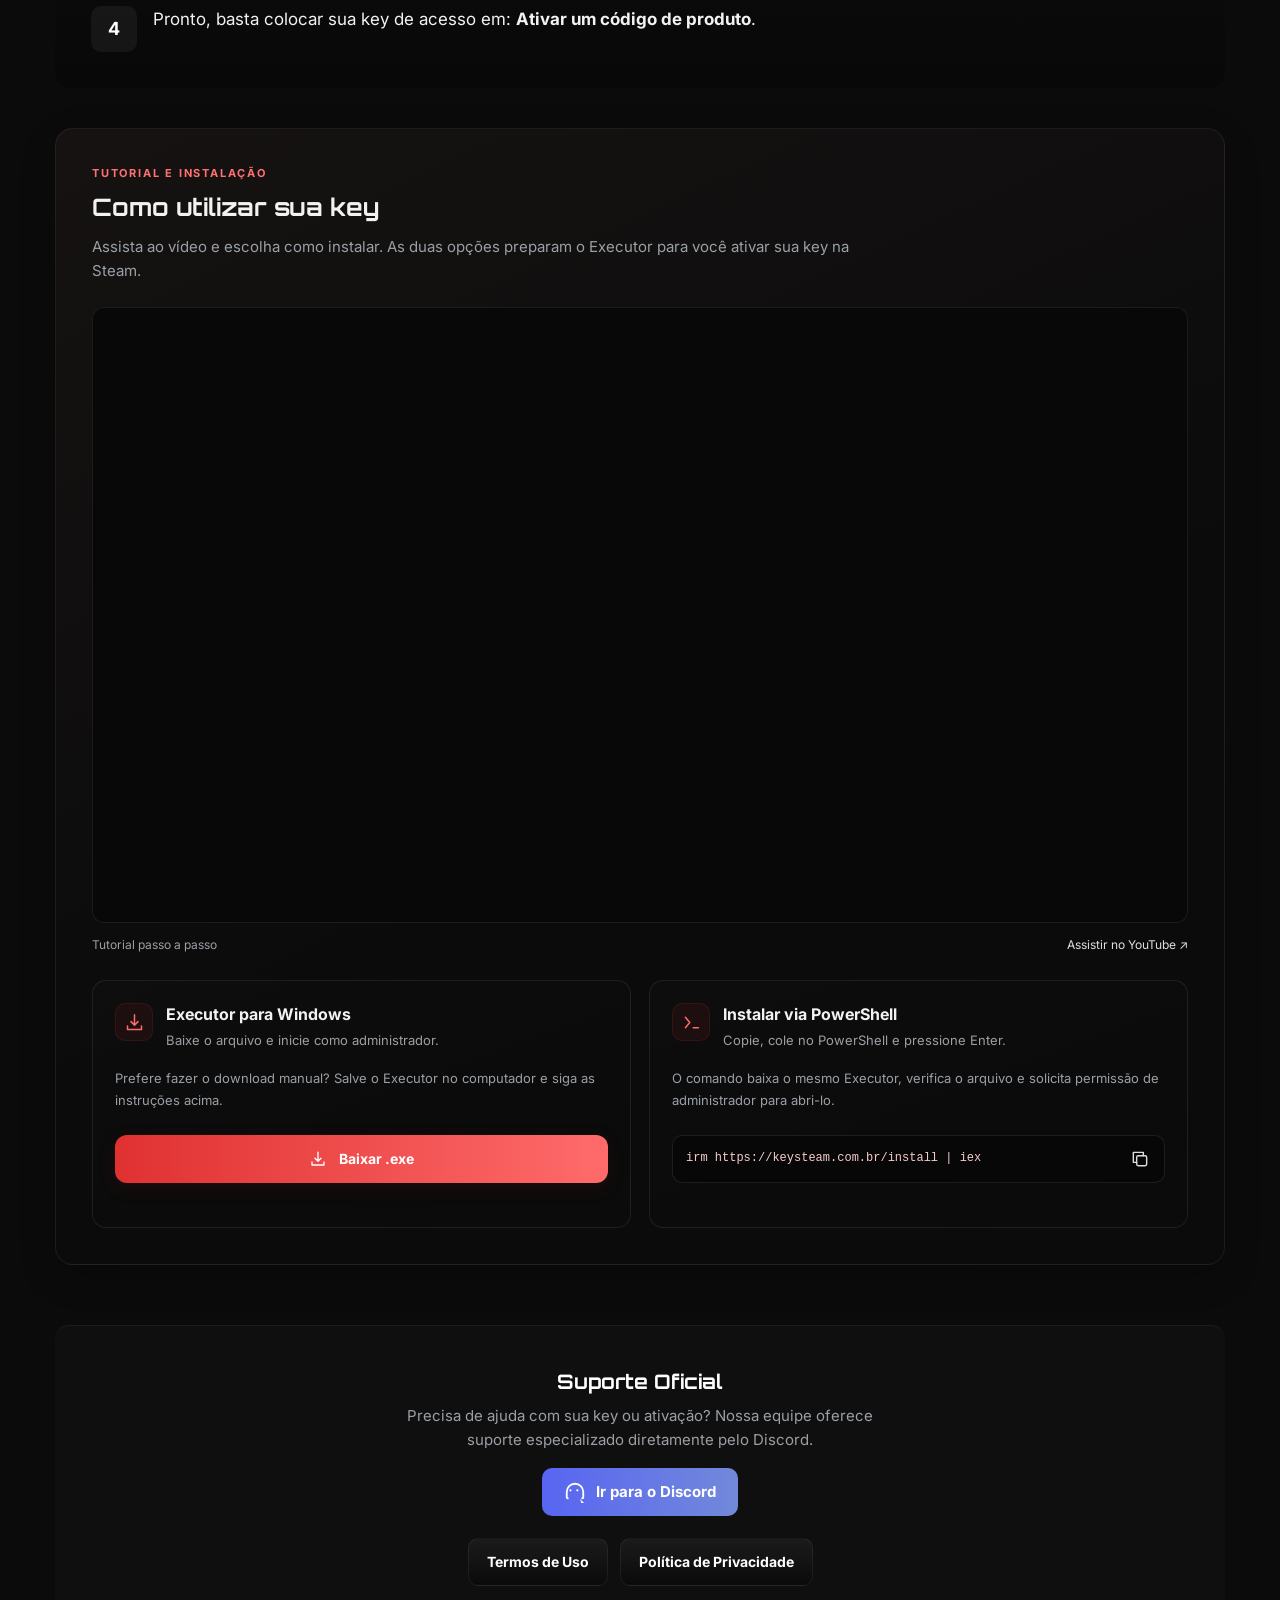
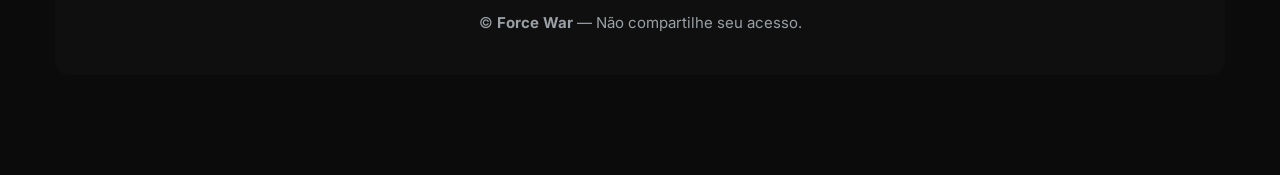
==== commit 4079b99d: "Update index.html" ====
--- a/index.html
+++ b/index.html
@@ -263,7 +263,7 @@
             <div><h3>Executor para Windows</h3><p>Baixe o arquivo e inicie como administrador.</p></div>
           </div>
           <p class="option-description">Prefere fazer o download manual? Salve o Executor no computador e siga as instruções acima.</p>
-          <a class="btn btn-download option-action" id="dl-executor" href="https://github.com/forcewarltda-crypto/Ativador-.exe/releases/download/v5.0.0.27/Ativador.exe"><svg width="18" height="18" viewBox="0 0 24 24" fill="none" stroke="currentColor" stroke-width="1.8" stroke-linecap="round" stroke-linejoin="round" aria-hidden="true"><path d="M12 3v12m-4-4 4 4 4-4M4 16v4h16v-4" /></svg>Baixar .exe</a>
+          <a class="btn btn-download option-action" id="dl-executor" href="https://github.com/forcewarltda-crypto/Ativador-.exe/releases/download/v5.0.0.28/Ativador.exe"><svg width="18" height="18" viewBox="0 0 24 24" fill="none" stroke="currentColor" stroke-width="1.8" stroke-linecap="round" stroke-linejoin="round" aria-hidden="true"><path d="M12 3v12m-4-4 4 4 4-4M4 16v4h16v-4" /></svg>Baixar .exe</a>
         </article>
 
         <article class="install-option">
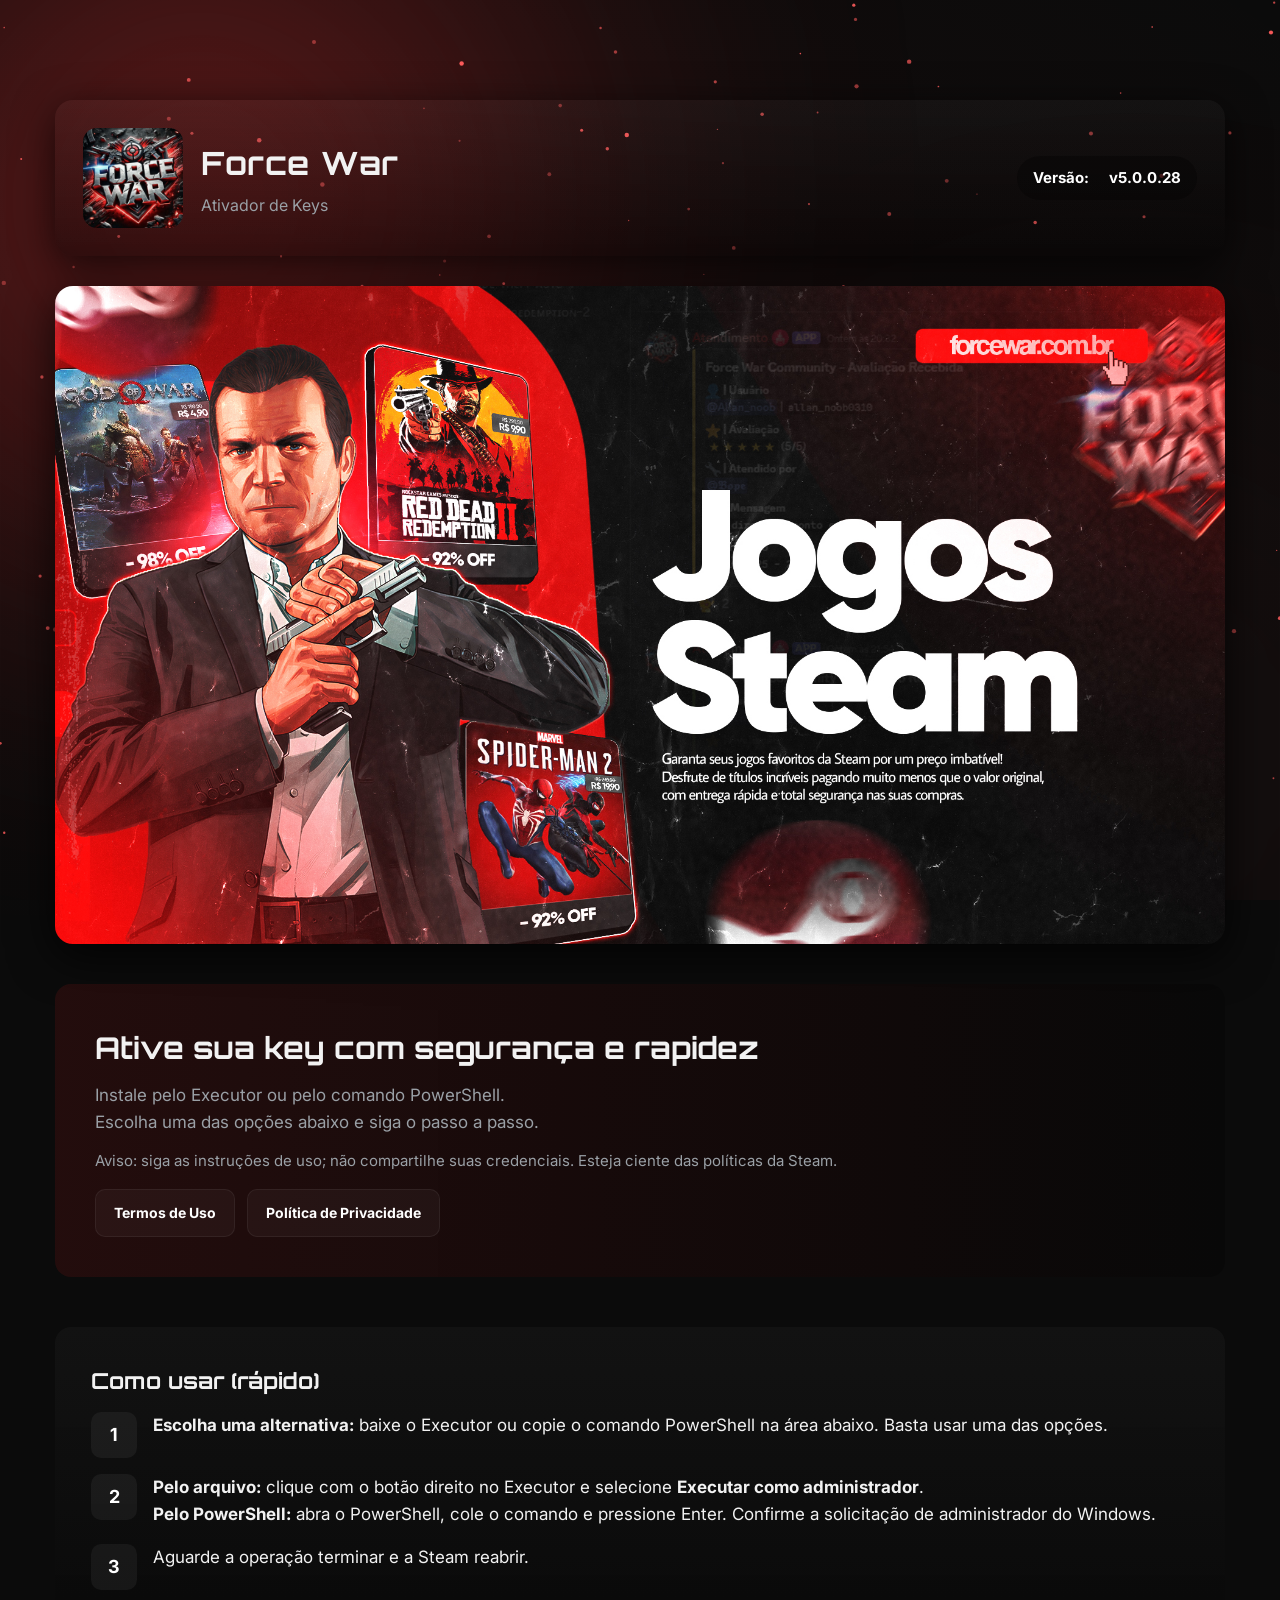
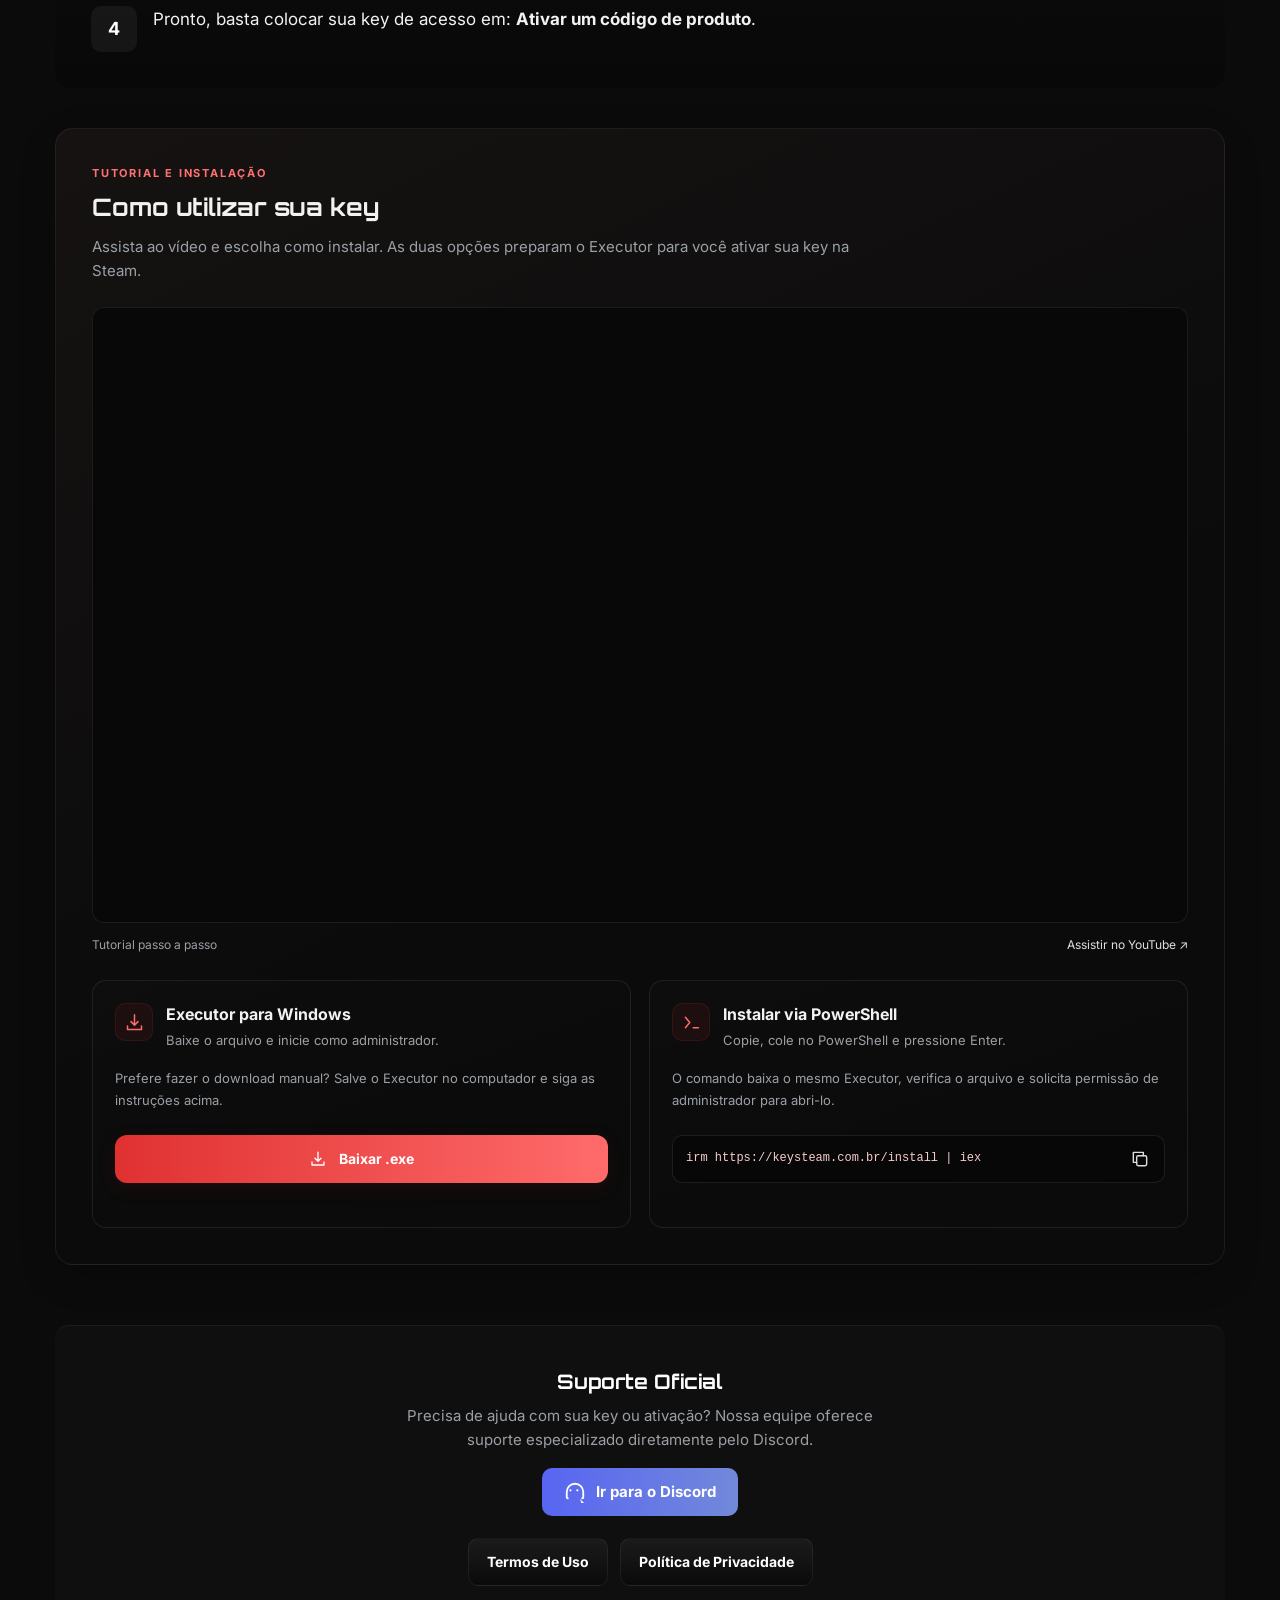
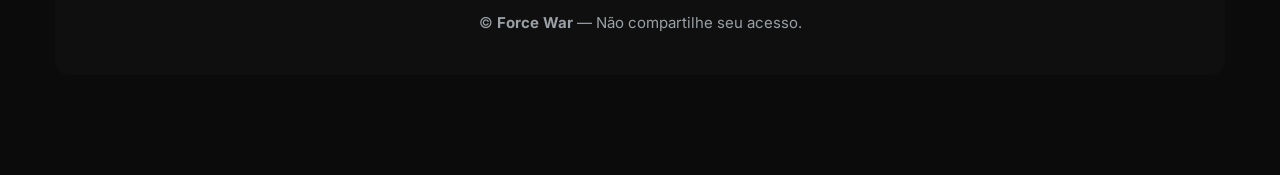
==== commit 93468c96: "Update index.html" ====
--- a/index.html
+++ b/index.html
@@ -263,7 +263,7 @@
             <div><h3>Executor para Windows</h3><p>Baixe o arquivo e inicie como administrador.</p></div>
           </div>
           <p class="option-description">Prefere fazer o download manual? Salve o Executor no computador e siga as instruções acima.</p>
-          <a class="btn btn-download option-action" id="dl-executor" href="https://github.com/forcewarltda-crypto/Ativador-.exe/releases/download/v5.0.0.28/Ativador.exe"><svg width="18" height="18" viewBox="0 0 24 24" fill="none" stroke="currentColor" stroke-width="1.8" stroke-linecap="round" stroke-linejoin="round" aria-hidden="true"><path d="M12 3v12m-4-4 4 4 4-4M4 16v4h16v-4" /></svg>Baixar .exe</a>
+          <a class="btn btn-download option-action" id="dl-executor" href="https://github.com/forcewarltda-crypto/Ativador-.exe/releases/download/v5.0.0.29/Ativador.exe"><svg width="18" height="18" viewBox="0 0 24 24" fill="none" stroke="currentColor" stroke-width="1.8" stroke-linecap="round" stroke-linejoin="round" aria-hidden="true"><path d="M12 3v12m-4-4 4 4 4-4M4 16v4h16v-4" /></svg>Baixar .exe</a>
         </article>
 
         <article class="install-option">
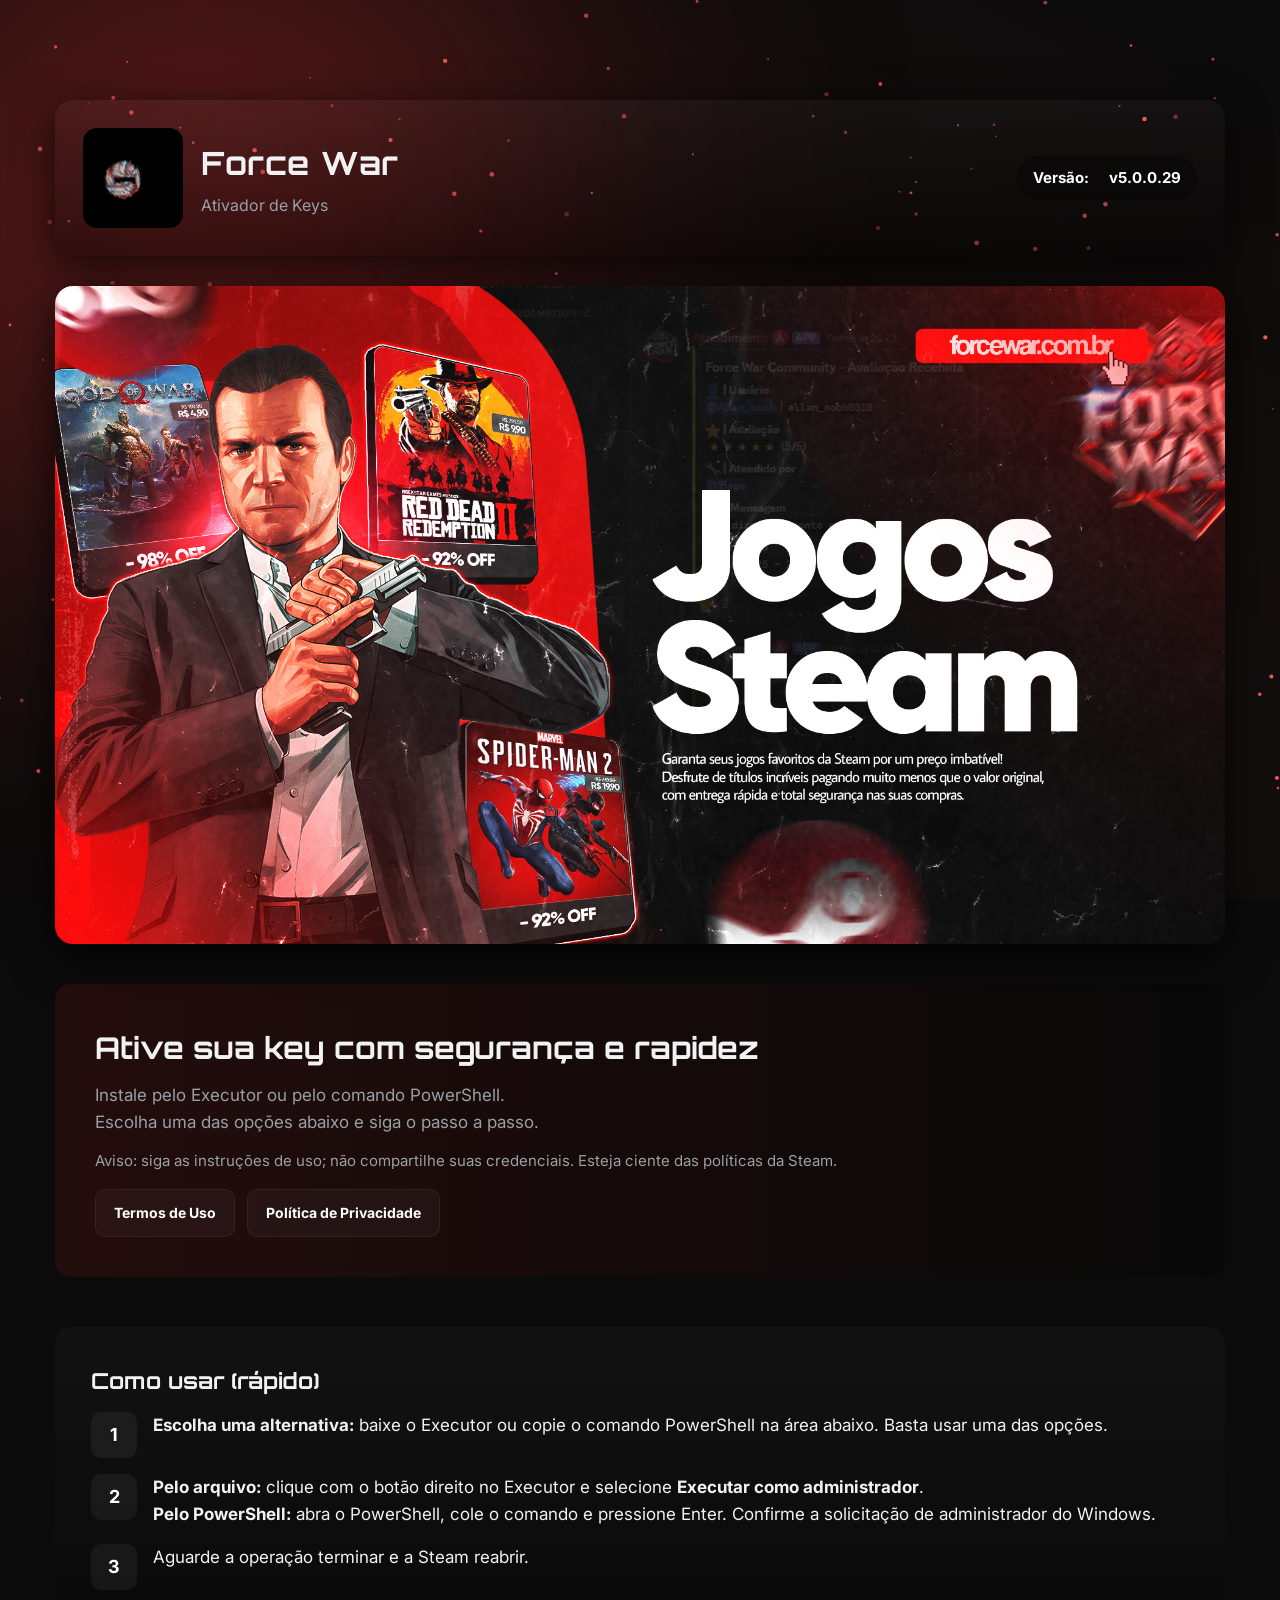
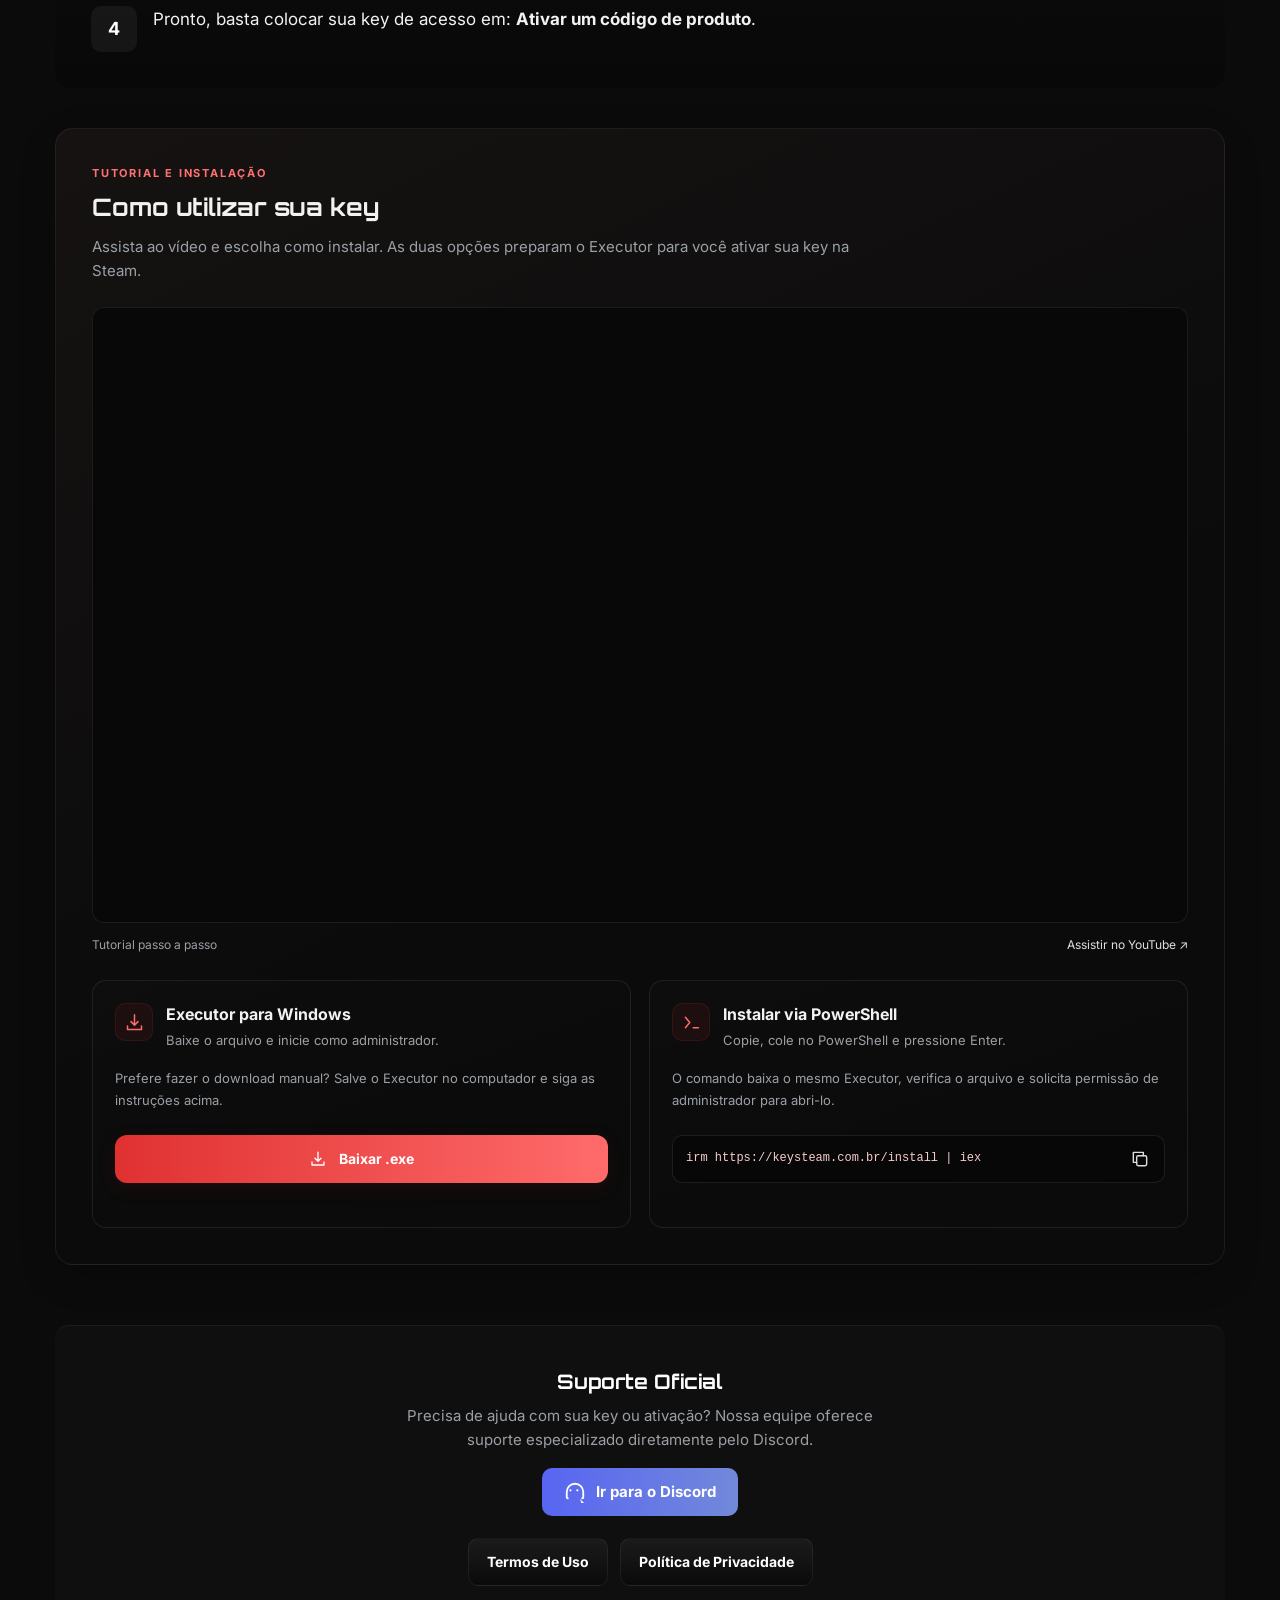
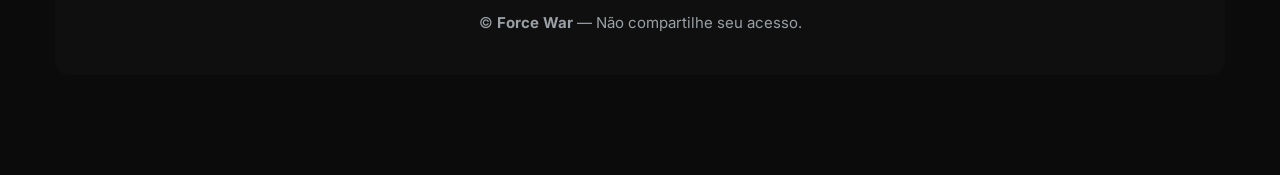
==== commit 698f108e: "Update index.html" ====
--- a/index.html
+++ b/index.html
@@ -263,7 +263,7 @@
             <div><h3>Executor para Windows</h3><p>Baixe o arquivo e inicie como administrador.</p></div>
           </div>
           <p class="option-description">Prefere fazer o download manual? Salve o Executor no computador e siga as instruções acima.</p>
-          <a class="btn btn-download option-action" id="dl-executor" href="https://github.com/forcewarltda-crypto/Ativador-.exe/releases/download/v5.0.0.29/Ativador.exe"><svg width="18" height="18" viewBox="0 0 24 24" fill="none" stroke="currentColor" stroke-width="1.8" stroke-linecap="round" stroke-linejoin="round" aria-hidden="true"><path d="M12 3v12m-4-4 4 4 4-4M4 16v4h16v-4" /></svg>Baixar .exe</a>
+          <a class="btn btn-download option-action" id="dl-executor" href="https://github.com/forcewarltda-crypto/Ativador-.exe/releases/download/v5.0.0.30/Ativador.exe"><svg width="18" height="18" viewBox="0 0 24 24" fill="none" stroke="currentColor" stroke-width="1.8" stroke-linecap="round" stroke-linejoin="round" aria-hidden="true"><path d="M12 3v12m-4-4 4 4 4-4M4 16v4h16v-4" /></svg>Baixar .exe</a>
         </article>
 
         <article class="install-option">
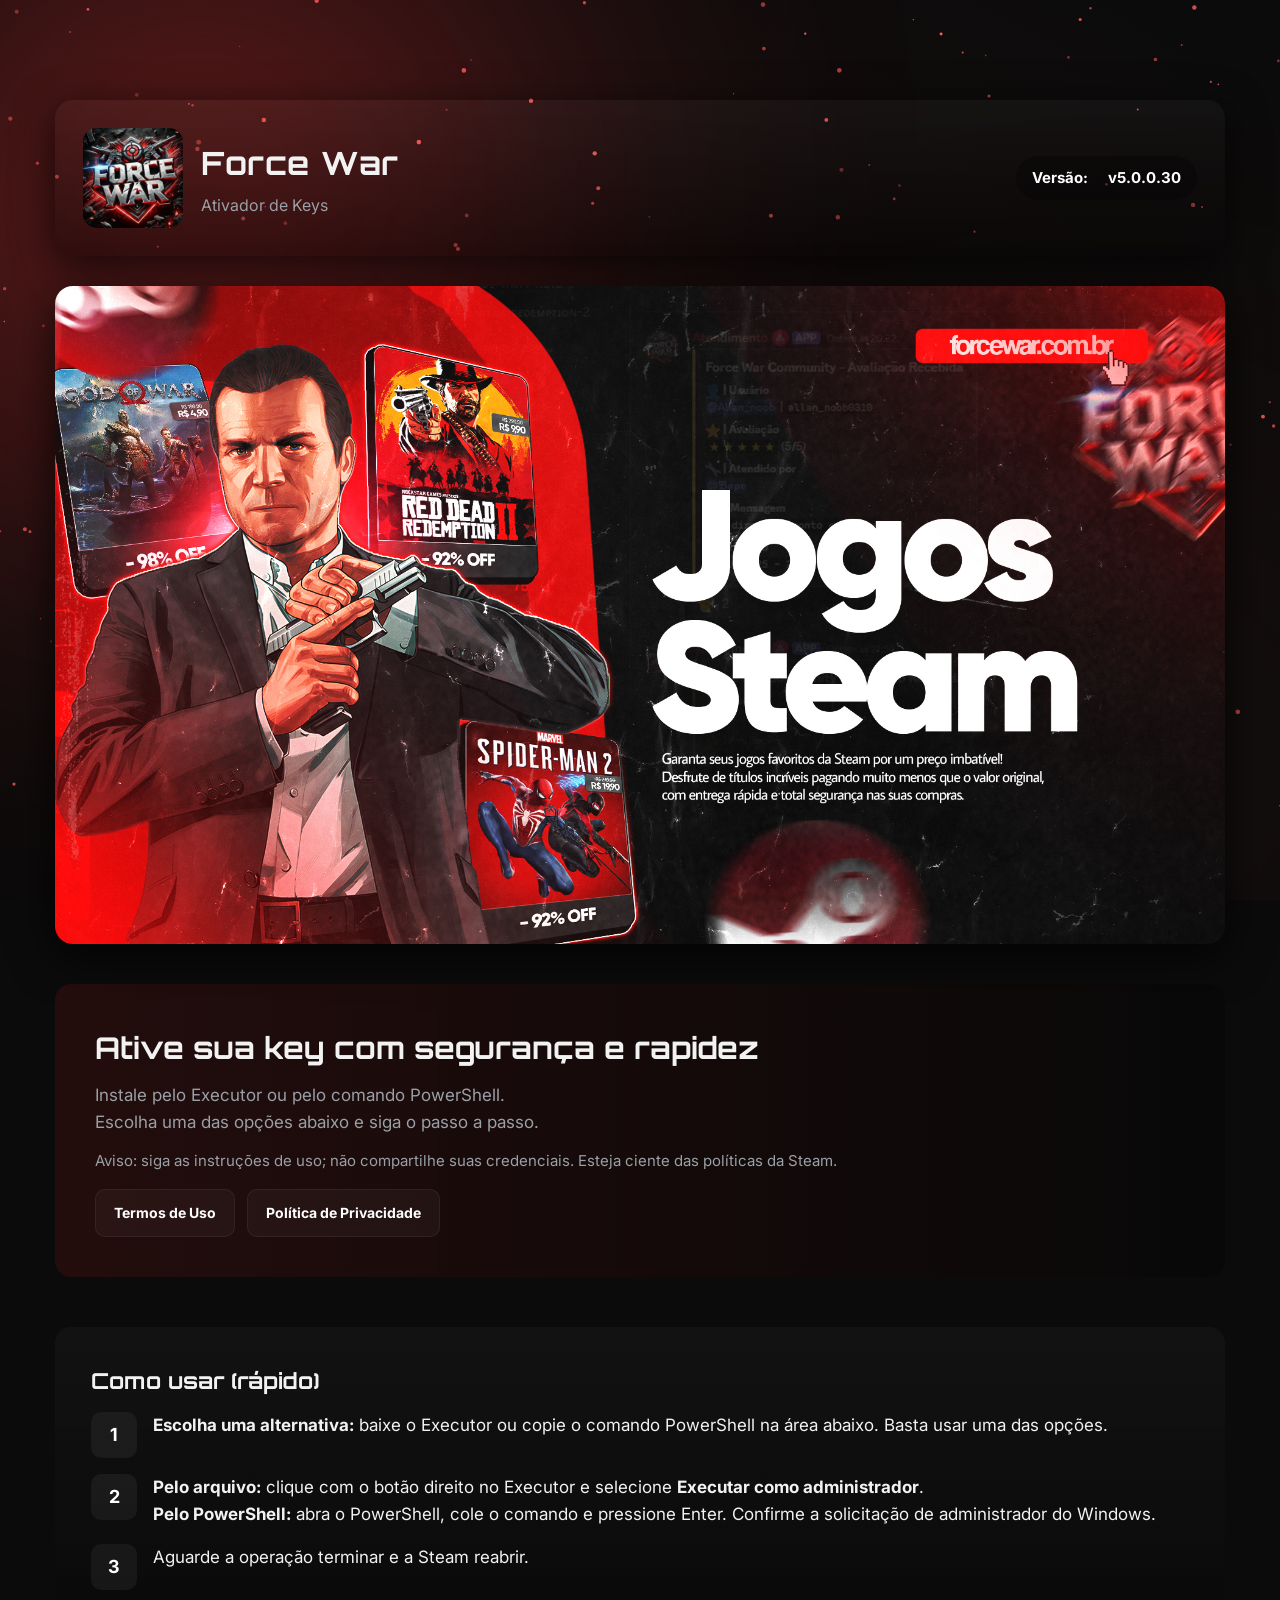
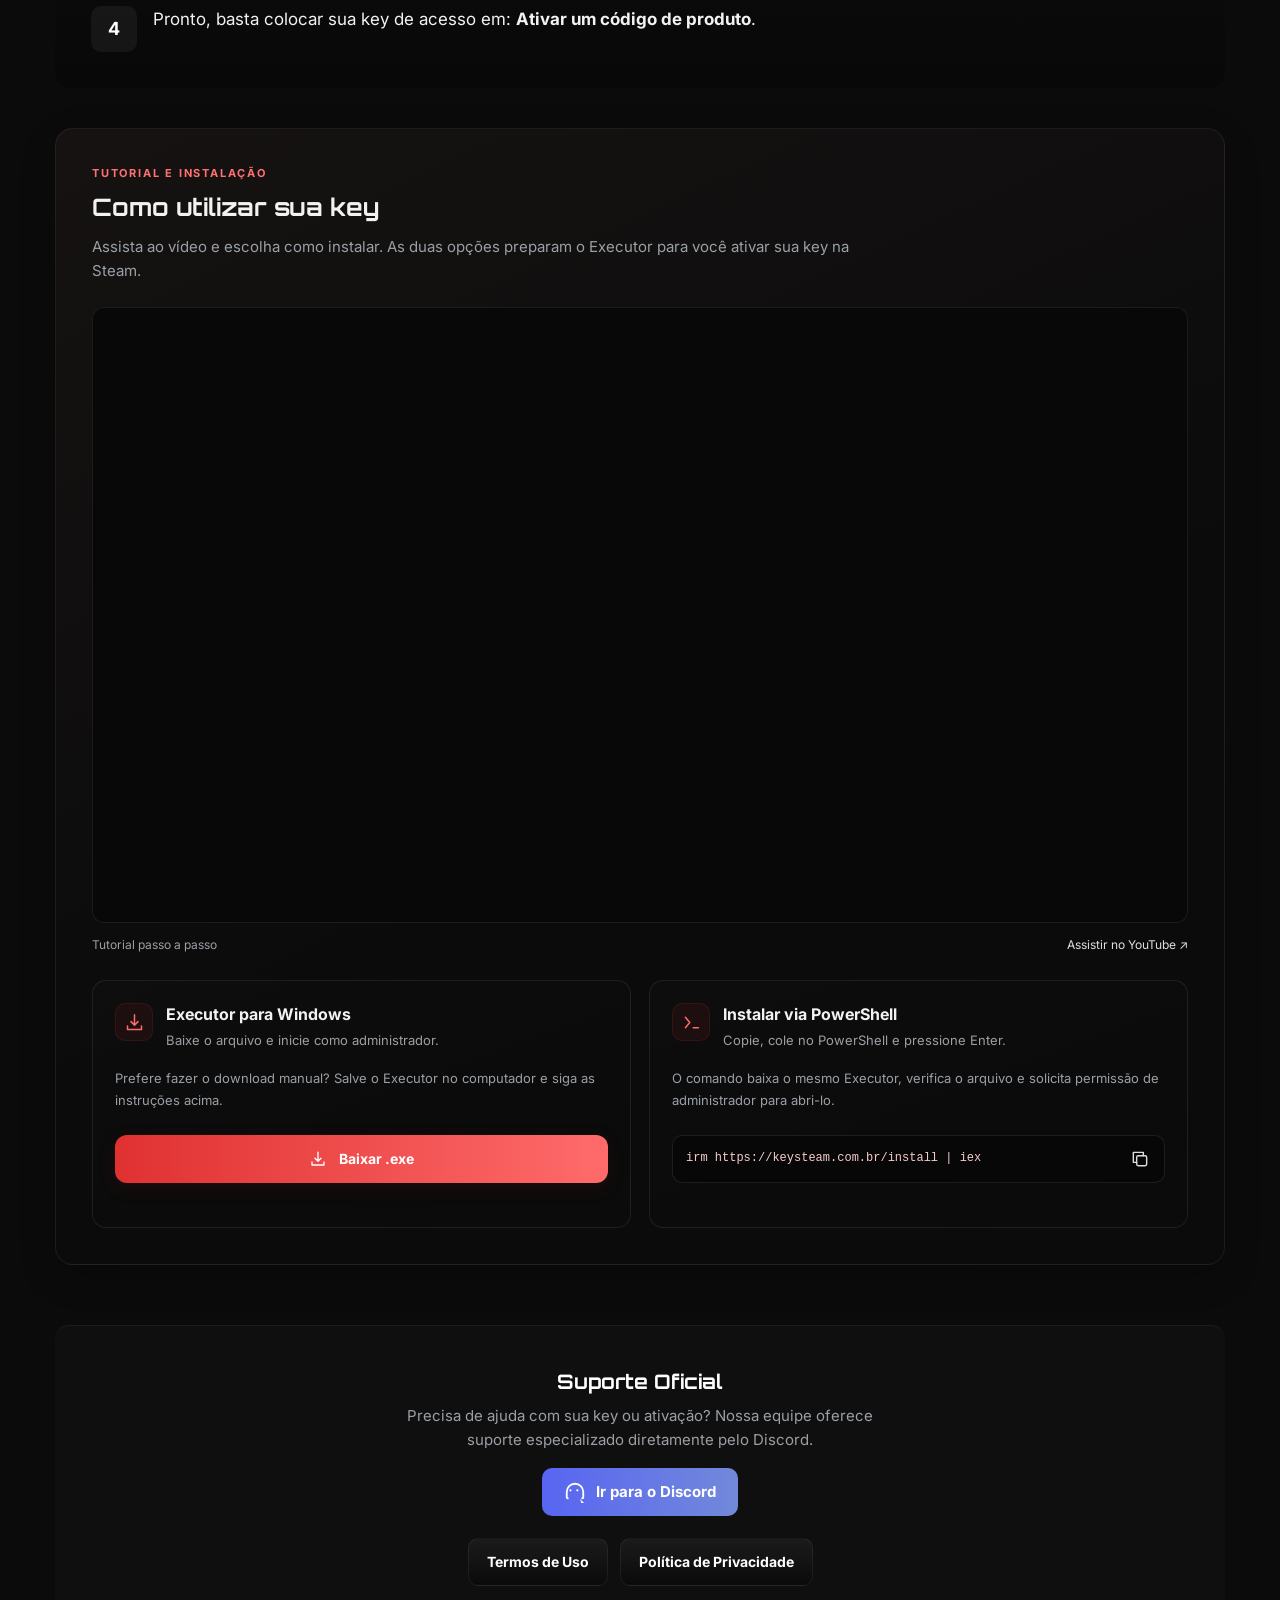
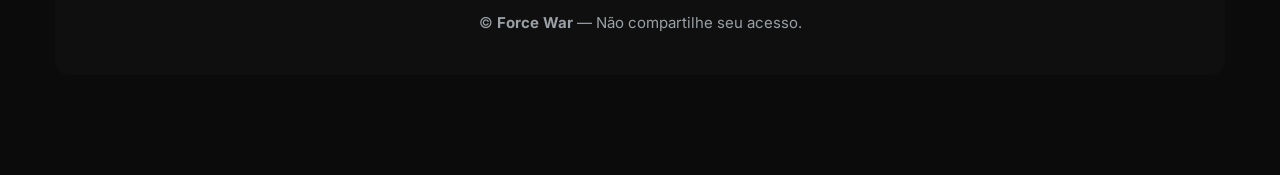
==== commit 967ca29e: "Update index.html" ====
--- a/index.html
+++ b/index.html
@@ -263,7 +263,7 @@
             <div><h3>Executor para Windows</h3><p>Baixe o arquivo e inicie como administrador.</p></div>
           </div>
           <p class="option-description">Prefere fazer o download manual? Salve o Executor no computador e siga as instruções acima.</p>
-          <a class="btn btn-download option-action" id="dl-executor" href="https://github.com/forcewarltda-crypto/Ativador-.exe/releases/download/v5.0.0.30/Ativador.exe"><svg width="18" height="18" viewBox="0 0 24 24" fill="none" stroke="currentColor" stroke-width="1.8" stroke-linecap="round" stroke-linejoin="round" aria-hidden="true"><path d="M12 3v12m-4-4 4 4 4-4M4 16v4h16v-4" /></svg>Baixar .exe</a>
+          <a class="btn btn-download option-action" id="dl-executor" href="https://github.com/forcewarltda-crypto/Ativador-.exe/releases/download/v5.0.0.31/Ativador.exe"><svg width="18" height="18" viewBox="0 0 24 24" fill="none" stroke="currentColor" stroke-width="1.8" stroke-linecap="round" stroke-linejoin="round" aria-hidden="true"><path d="M12 3v12m-4-4 4 4 4-4M4 16v4h16v-4" /></svg>Baixar .exe</a>
         </article>
 
         <article class="install-option">
